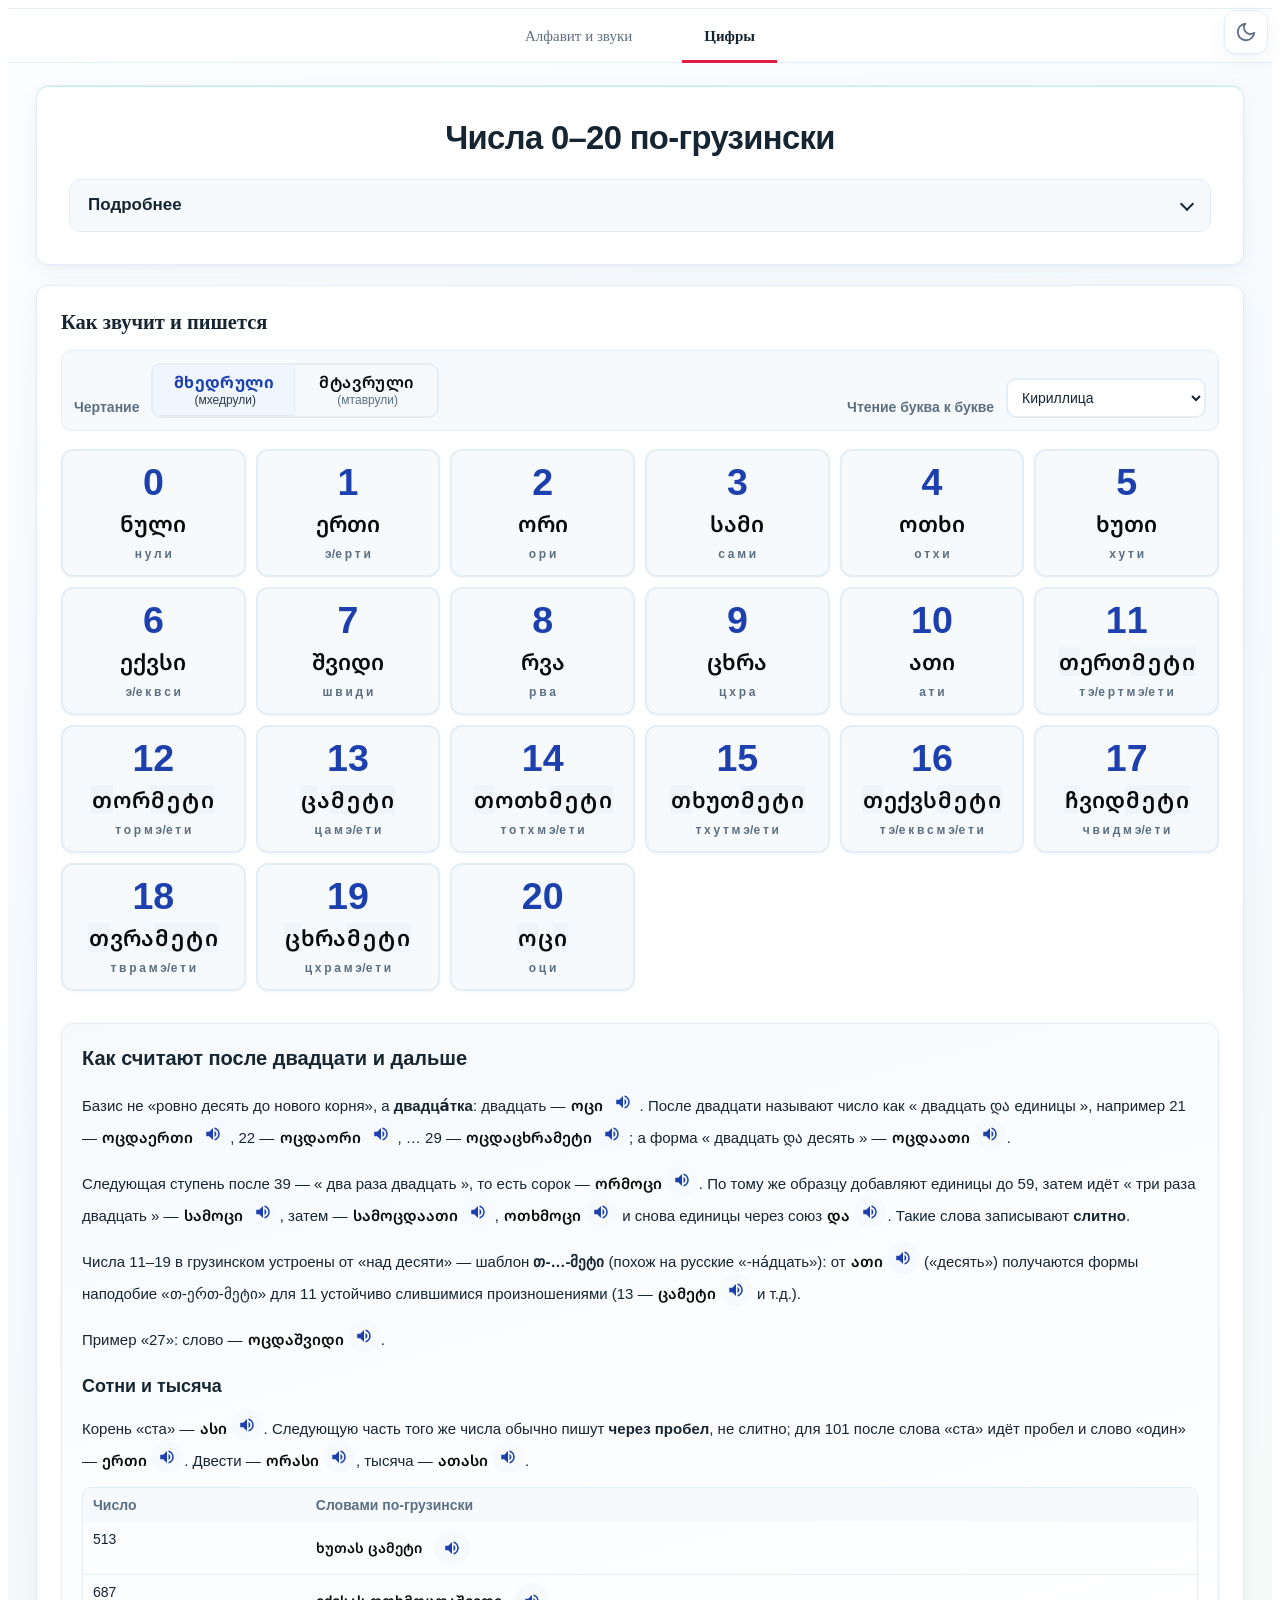
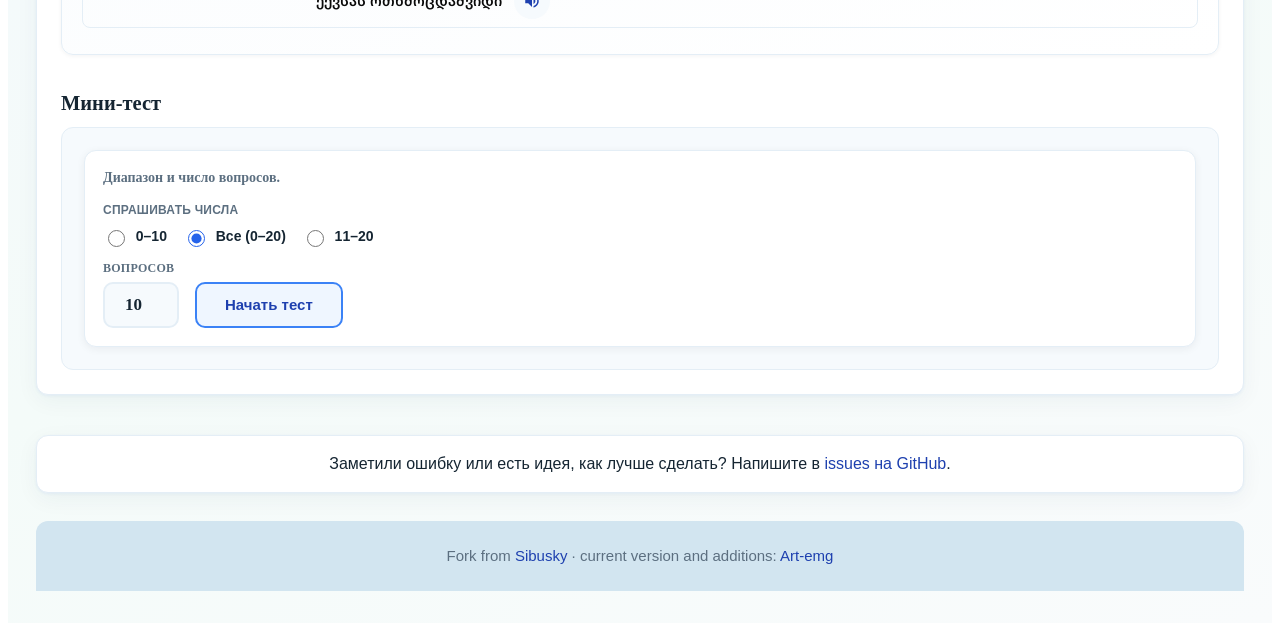
==== numbers.html @ 3c84aaa8 "Add numbers page with styles, data and JS Introduce a new interactive Numbers learning section: adds" ====
<!DOCTYPE html>
<html lang="ru">
  <head>
    <script>
      (function () {
        try {
          document.documentElement.setAttribute(
            'data-theme',
            localStorage.getItem('georgian-alphabet-theme') === 'dark'
              ? 'dark'
              : 'light'
          );
        } catch (_) {
          document.documentElement.setAttribute('data-theme', 'light');
        }
        try {
          const glyn = localStorage.getItem(
            'georgian-alphabet-glyph-style'
          );
          if (glyn === 'mtavruli' || glyn === 'mkhedruli') {
            document.documentElement.setAttribute(
              'data-georgian-glyph',
              glyn
            );
          } else {
            document.documentElement.setAttribute(
              'data-georgian-glyph',
              'mkhedruli'
            );
          }
        } catch (_) {
          document.documentElement.setAttribute(
            'data-georgian-glyph',
            'mkhedruli'
          );
        }
      })();
    </script>
    <meta charset="UTF-8" />
    <meta name="viewport" content="width=device-width, initial-scale=1.0" />
    <link rel="shortcut icon" href="./images/favicon.png" type="image/png" />
    <link rel="stylesheet" href="./styles/index.css" />
    <link rel="preconnect" href="https://fonts.googleapis.com" />
    <link rel="preconnect" href="https://fonts.gstatic.com" crossorigin />
    <link
      href="https://fonts.googleapis.com/css2?family=Noto+Sans+Georgian:wght@400;500;600&family=Noto+Serif+Georgian:wght@400;600&display=swap"
      rel="stylesheet"
    />
    <title class="title">Числа 0–20 по-грузински</title>
    <script type="text/javascript">
      (function (m, e, t, r, i, k, a) {
        m[i] =
          m[i] ||
          function () {
            (m[i].a = m[i].a || []).push(arguments);
          };
        m[i].l = 1 * new Date();
        for (var j = 0; j < document.scripts.length; j++) {
          if (document.scripts[j].src === r) {
            return;
          }
        }
        (k = e.createElement(t)),
          (a = e.getElementsByTagName(t)[0]),
          (k.async = 1),
          (k.src = r),
          a.parentNode.insertBefore(k, a);
      })(
        window,
        document,
        'script',
        'https://mc.yandex.ru/metrika/tag.js',
        'ym'
      );

      ym(92125198, 'init', {
        clickmap: true,
        trackLinks: true,
        accurateTrackBounce: true,
      });
    </script>
    <noscript
      ><div>
        <img
          src="https://mc.yandex.ru/watch/92125198"
          style="position: absolute; left: -9999px"
          alt=""
        /></div
    ></noscript>
  </head>

  <body>
    <div class="page">
      <div class="page__container">
        <main class="content">
          <header class="site-header">
            <nav class="site-nav" aria-label="Главное меню">
              <ul class="site-nav__links">
                <li><a href="./index.html" class="site-nav__link">Алфавит и звуки</a></li>
                <li>
                  <a
                    href="./numbers.html"
                    class="site-nav__link site-nav__link--current"
                    aria-current="page"
                    >Цифры</a
                  >
                </li>
              </ul>
            </nav>
          </header>

          <section class="lead">
            <div class="lead__head">
              <h1 class="lead__title">Числа 0–20 по-грузински</h1>
              <button
                type="button"
                class="theme-toggle"
                id="theme-toggle"
                aria-pressed="false"
                aria-label="Включить тёмную тему"
                title="Тёмная тема"
              >
                <span class="theme-toggle__icons" aria-hidden="true">
                  <svg
                    class="theme-toggle__icon theme-toggle__icon--moon"
                    xmlns="http://www.w3.org/2000/svg"
                    viewBox="0 0 24 24"
                    width="22"
                    height="22"
                    fill="none"
                  >
                    <path
                      d="M21 12.79A9 9 0 1 1 11.21 3 7 7 0 0 0 21 12.79z"
                      stroke="currentColor"
                      stroke-width="2"
                      stroke-linecap="round"
                      stroke-linejoin="round"
                    />
                  </svg>
                  <svg
                    class="theme-toggle__icon theme-toggle__icon--sun"
                    xmlns="http://www.w3.org/2000/svg"
                    viewBox="0 0 24 24"
                    width="22"
                    height="22"
                    fill="none"
                  >
                    <circle
                      cx="12"
                      cy="12"
                      r="4"
                      stroke="currentColor"
                      stroke-width="2"
                    />
                    <path
                      d="M12 2v2m0 16v2M4.93 4.93l1.41 1.41m11.32 11.32l1.41 1.41M2 12h2m16 0h2M6.34 17.66l-1.41 1.41M19.07 4.93l-1.41 1.41"
                      stroke="currentColor"
                      stroke-width="2"
                      stroke-linecap="round"
                      stroke-linejoin="round"
                    />
                  </svg>
                </span>
              </button>
              <script>
                try {
                  var _tb = document.getElementById('theme-toggle');
                  if (
                    _tb &&
                    localStorage.getItem('georgian-alphabet-theme') === 'dark'
                  ) {
                    _tb.setAttribute('aria-pressed', 'true');
                    _tb.setAttribute('aria-label', 'Включить светлую тему');
                    _tb.title = 'Светлая тема';
                  }
                } catch (_) {}
              </script>
            </div>
            <details class="lead__more">
              <summary class="lead__more-summary text">
                Подробнее
              </summary>
              <div class="lead__more-body">
                <p class="lead__text">
                  Счёт дальше, деньги, время:
                  <a
                    class="lead__text-link link"
                    href="https://geolang.ru/lessons/8"
                    target="_blank"
                    rel="noopener noreferrer"
                    >GeoLang — урок&nbsp;8</a
                  >
                </p>
              </div>
            </details>
          </section>

          <section class="numbers">
            <h2 class="numbers__section-title">Как звучит и пишется</h2>
            <div
              class="numbers__settings numbers__settings--dual text"
              role="group"
              aria-label="Чертание и чтение по буквам"
            >
              <div class="numbers__settings-cluster">
              <span class="numbers__settings-label" id="alphabet-glyph-label"
                >Чертание</span
              >
              <div
                id="alphabet-glyph-radiogroup"
                class="alphabet__glyph-segment"
                role="radiogroup"
                aria-labelledby="alphabet-glyph-label"
                title="მხედრული (мхедрули) — контур Noto Sans; მტავრული (мтаврули) — символы Unicode + засечки Noto Serif"
              >
                <input
                  type="radio"
                  name="alphabet-glyph-choice"
                  value="mkhedruli"
                  id="alphabet-glyph-mkhedruli"
                  class="alphabet__glyph-input"
                />
                <label
                  class="alphabet__glyph-option text"
                  for="alphabet-glyph-mkhedruli"
                  ><span class="alphabet__glyph-ge">მხედრული</span
                  ><span class="alphabet__glyph-meta"> (мхедрули)</span></label
                >
                <input
                  type="radio"
                  name="alphabet-glyph-choice"
                  value="mtavruli"
                  id="alphabet-glyph-mtavruli"
                  class="alphabet__glyph-input"
                />
                <label
                  class="alphabet__glyph-option text"
                  for="alphabet-glyph-mtavruli"
                  ><span class="alphabet__glyph-ge">მტავრული</span
                  ><span class="alphabet__glyph-meta"> (мтаврули)</span></label
                >
              </div>
              </div>
              <div class="numbers__settings-cluster">
                <span class="numbers__settings-label" id="numbers-reading-label">
                  Чтение буква к букве
                </span>
                <span class="numbers__reading-inline">
                  <label class="numbers__reading-sr-only" for="numbers-reading-mode"
                    >Чтение по буквам</label
                  >
                  <select
                    id="numbers-reading-mode"
                    class="alphabet__display-select numbers__reading-select"
                    autocomplete="off"
                    aria-labelledby="numbers-reading-label"
                    title="Кириллица и латиница по буквам"
                  >
                    <option value="classic">Кириллица</option>
                    <option value="latin_official">
                      Латиница официальная
                    </option>
                    <option value="latin_unofficial">
                      Латиница разговорная
                    </option>
                  </select>
                </span>
              </div>
            </div>

            <ul
              id="numbers-grid"
              class="numbers__grid"
              aria-label="Числа 0–20"
            ></ul>

            <section class="numbers-guide text" aria-labelledby="numbers-guide-heading">
              <h2 id="numbers-guide-heading" class="numbers-guide__title">
                Как считают после двадцати и дальше
              </h2>

              <p class="numbers-guide__p">
                Базис не «ровно десять до нового корня», а <strong>двадца́тка</strong>:
                двадцать —
                <span class="numbers__ge-inline"
                  ><span
                    class="numbers__ge-text numbers__table-ge"
                    lang="ka"
                    data-ge-word="ოცი"
                    >ოცი</span
                  ><button
                    type="button"
                    class="numbers__voice-btn"
                    data-audio-mkhed="ოცი"
                    aria-label="ოცი"
                  ></button></span
                >.
                После двадцати называют число как « двадцать და единицы », например 21 —
                <span class="numbers__ge-inline"
                  ><span
                    class="numbers__ge-text numbers__table-ge"
                    lang="ka"
                    data-ge-word="ოცდაერთი"
                    >ოცდაერთი</span
                  ><button
                    type="button"
                    class="numbers__voice-btn"
                    data-audio-mkhed="ოცდაერთი"
                    aria-label="ოცდაერთი"
                  ></button></span
                >,
                22 —
                <span class="numbers__ge-inline"
                  ><span
                    class="numbers__ge-text numbers__table-ge"
                    lang="ka"
                    data-ge-word="ოცდაორი"
                    >ოცდაორი</span
                  ><button
                    type="button"
                    class="numbers__voice-btn"
                    data-audio-mkhed="ოცდაორი"
                    aria-label="ოცდაორი"
                  ></button></span
                >,
                … 29 —
                <span class="numbers__ge-inline"
                  ><span
                    class="numbers__ge-text numbers__table-ge"
                    lang="ka"
                    data-ge-word="ოცდაცხრამეტი"
                    >ოცდაცხრამეტი</span
                  ><button
                    type="button"
                    class="numbers__voice-btn"
                    data-audio-mkhed="ოცდაცხრამეტი"
                    aria-label="ოცდაცხრამეტი"
                  ></button></span
                >; а форма « двадцать და десять » —
                <span class="numbers__ge-inline"
                  ><span
                    class="numbers__ge-text numbers__table-ge"
                    lang="ka"
                    data-ge-word="ოცდაათი"
                    >ოცდაათი</span
                  ><button
                    type="button"
                    class="numbers__voice-btn"
                    data-audio-mkhed="ოცდაათი"
                    aria-label="ოცდაათი"
                  ></button></span
                >.
              </p>

              <p class="numbers-guide__p">
                Следующая ступень после 39&nbsp;— « два раза двадцать », то есть сорок —
                <span class="numbers__ge-inline"
                  ><span
                    class="numbers__ge-text numbers__table-ge"
                    lang="ka"
                    data-ge-word="ორმოცი"
                    >ორმოცი</span
                  ><button
                    type="button"
                    class="numbers__voice-btn"
                    data-audio-mkhed="ორმოცი"
                    aria-label="ორმოცი"
                  ></button></span
                >.
                По тому же образцу добавляют единицы до 59, затем идёт « три раза двадцать »&nbsp;—
                <span class="numbers__ge-inline"
                  ><span
                    class="numbers__ge-text numbers__table-ge"
                    lang="ka"
                    data-ge-word="სამოცი"
                    >სამოცი</span
                  ><button
                    type="button"
                    class="numbers__voice-btn"
                    data-audio-mkhed="სამოცი"
                    aria-label="სამოცი"
                  ></button></span
                >, затем&nbsp;—
                <span class="numbers__ge-inline"
                  ><span
                    class="numbers__ge-text numbers__table-ge"
                    lang="ka"
                    data-ge-word="სამოცდაათი"
                    >სამოცდაათი</span
                  ><button
                    type="button"
                    class="numbers__voice-btn"
                    data-audio-mkhed="სამოცდაათი"
                    aria-label="სამოცდაათი"
                  ></button></span
                >,
                <span class="numbers__ge-inline"
                  ><span
                    class="numbers__ge-text numbers__table-ge"
                    lang="ka"
                    data-ge-word="ოთხმოცი"
                    >ოთხმოცი</span
                  ><button
                    type="button"
                    class="numbers__voice-btn"
                    data-audio-mkhed="ოთხმოცი"
                    aria-label="ოთხმოცი"
                  ></button></span
                >
                и снова единицы через союз
                <span class="numbers__ge-inline"
                  ><span
                    class="numbers__ge-text numbers__table-ge"
                    lang="ka"
                    data-ge-word="და"
                    >და</span
                  ><button
                    type="button"
                    class="numbers__voice-btn"
                    data-audio-mkhed="და"
                    aria-label="და"
                  ></button></span
                >.
                Такие слова записывают <strong>слитно</strong>.
              </p>

              <p class="numbers-guide__p">
                Числа 11–19 в грузинском устроены от «над десяти» — шаблон
                <strong>თ‑…‑მეტი</strong> (похож на русские «‑на́дцать»): от
                <span class="numbers__ge-inline"
                  ><span
                    class="numbers__ge-text numbers__table-ge"
                    lang="ka"
                    data-ge-word="ათი"
                    >ათი</span
                  ><button
                    type="button"
                    class="numbers__voice-btn"
                    data-audio-mkhed="ათი"
                    aria-label="ათი"
                  ></button></span>
                («десять») получаются формы наподобие «თ‑ერთ‑მეტი» для 11 устойчиво
                слившимися произношениями (13 —
                <span class="numbers__ge-inline"
                  ><span
                    class="numbers__ge-text numbers__table-ge"
                    lang="ka"
                    data-ge-word="ცამეტი"
                    >ცამეტი</span
                  ><button
                    type="button"
                    class="numbers__voice-btn"
                    data-audio-mkhed="ცამეტი"
                    aria-label="ცამეტი"
                  ></button></span
                >
                и т.д.).
              </p>

              <p class="numbers-guide__p">
                Пример «27»: слово —
                <span class="numbers__ge-inline"
                  ><span
                    class="numbers__ge-text numbers__table-ge"
                    lang="ka"
                    data-ge-word="ოცდაშვიდი"
                    >ოცდაშვიდი</span
                  ><button
                    type="button"
                    class="numbers__voice-btn"
                    data-audio-mkhed="ოცდაშვიდი"
                    aria-label="ოცდაშვიდი"
                  ></button></span
                >.
              </p>

              <h3 class="numbers-guide__subtitle">Сотни и тысяча</h3>
              <p class="numbers-guide__p">
                Корень «ста» —
                <span class="numbers__ge-inline"
                  ><span
                    class="numbers__ge-text numbers__table-ge"
                    lang="ka"
                    data-ge-word="ასი"
                    >ასი</span
                  ><button
                    type="button"
                    class="numbers__voice-btn"
                    data-audio-mkhed="ასი"
                    aria-label="ასი"
                  ></button></span
                >.
                Следующую часть того же числа обычно пишут <strong>через пробел</strong>, не слитно;
                для 101 после слова «ста» идёт пробел и слово «один» —
                <span class="numbers__ge-inline"
                  ><span
                    class="numbers__ge-text numbers__table-ge"
                    lang="ka"
                    data-ge-word="ერთი"
                    >ერთი</span
                  ><button
                    type="button"
                    class="numbers__voice-btn"
                    data-audio-mkhed="ერთი"
                    aria-label="ერთი"
                  ></button></span
                >.
                Двести —
                <span class="numbers__ge-inline"
                  ><span
                    class="numbers__ge-text numbers__table-ge"
                    lang="ka"
                    data-ge-word="ორასი"
                    >ორასი</span
                  ><button
                    type="button"
                    class="numbers__voice-btn"
                    data-audio-mkhed="ორასი"
                    aria-label="ორასი"
                  ></button></span
                >,
                тысяча —
                <span class="numbers__ge-inline"
                  ><span
                    class="numbers__ge-text numbers__table-ge"
                    lang="ka"
                    data-ge-word="ათასი"
                    >ათასი</span
                  ><button
                    type="button"
                    class="numbers__voice-btn"
                    data-audio-mkhed="ათასი"
                    aria-label="ათასი"
                  ></button></span
                >.
              </p>

              <div class="numbers__table-wrap numbers-guide__table-wrap">
                <table class="numbers__table">
                  <thead>
                    <tr>
                      <th>Число</th>
                      <th>Словами по-грузински</th>
                    </tr>
                  </thead>
                  <tbody>
                    <tr>
                      <td>513</td>
                      <td>
                        <span class="numbers__ge-cell-row">
                          <span
                            class="numbers__ge-text numbers__table-ge"
                            lang="ka"
                            data-ge-word="ხუთას ცამეტი"
                            >ხუთას ცამეტი</span
                          >
                          <button
                            type="button"
                            class="numbers__voice-btn numbers__voice-btn--table"
                            data-audio-mkhed="ხუთას ცამეტი"
                            aria-label="ხუთას ცამეტი"
                          ></button>
                        </span>
                      </td>
                    </tr>
                    <tr>
                      <td>687</td>
                      <td>
                        <span class="numbers__ge-cell-row">
                          <span
                            class="numbers__ge-text numbers__table-ge"
                            lang="ka"
                            data-ge-word="ექვსას ოთხმოცდაშვიდი"
                            >ექვსას ოთხმოცდაშვიდი</span
                          >
                          <button
                            type="button"
                            class="numbers__voice-btn numbers__voice-btn--table"
                            data-audio-mkhed="ექვსას ოთხმოცდაშვიდი"
                            aria-label="ექვსას ოთხმოცდაშვიდი"
                          ></button>
                        </span>
                      </td>
                    </tr>
                  </tbody>
                </table>
              </div>
            </section>

            <h2 class="numbers__section-title numbers__section-title--quiz">
              Мини-тест
            </h2>
            <section
              id="numbers-quiz-root"
              class="numbers-quiz"
              aria-label="Мини-тест"
            >
              <div id="numbers-quiz-setup" class="numbers-quiz__setup">
                <div class="numbers-quiz__setup-card">
                  <p class="numbers-quiz__setup-head">
                    Диапазон и число вопросов.
                  </p>
                  <div
                    class="numbers-quiz__range-options text"
                    role="radiogroup"
                    aria-labelledby="numbers-quiz-range-label"
                  >
                    <span
                      id="numbers-quiz-range-label"
                      class="numbers-quiz__range-label"
                      >Спрашивать числа</span
                    >
                    <span class="numbers-quiz__range-list">
                      <label class="numbers-quiz__range-choice">
                        <input
                          type="radio"
                          name="numbers-quiz-range"
                          value="range0to10"
                          class="numbers-quiz__range-input"
                        /><span>0–10</span>
                      </label>
                      <label class="numbers-quiz__range-choice">
                        <input
                          type="radio"
                          name="numbers-quiz-range"
                          value="all"
                          class="numbers-quiz__range-input"
                          checked
                        /><span>Все (0–20)</span>
                      </label>
                      <label class="numbers-quiz__range-choice">
                        <input
                          type="radio"
                          name="numbers-quiz-range"
                          value="elevenTwenty"
                          class="numbers-quiz__range-input"
                        /><span>11–20</span>
                      </label>
                    </span>
                  </div>
                  <div class="numbers-quiz__setup-row">
                    <div class="numbers-quiz__field numbers-quiz__field--count">
                      <label for="numbers-quiz-count">Вопросов</label>
                      <input
                        id="numbers-quiz-count"
                        type="number"
                        min="1"
                        max="21"
                        value="10"
                        inputmode="numeric"
                      />
                    </div>
                    <button
                      type="button"
                      id="numbers-quiz-start"
                      class="numbers-quiz__start-btn button"
                    >
                      Начать тест
                    </button>
                  </div>
                </div>
              </div>
              <div id="numbers-quiz-play" class="numbers-quiz__play-area" hidden>
                <p
                  id="numbers-quiz-progress"
                  class="numbers-quiz__progress"
                ></p>
                <div class="numbers-quiz__prompt">
                  <span
                    id="numbers-quiz-digit"
                    class="numbers-quiz__prompt-digit"
                    role="status"
                    aria-live="polite"
                  ></span>
                </div>
                <div
                  id="numbers-quiz-choices"
                  class="numbers-quiz__choices"
                  role="group"
                  aria-label="Варианты слова"
                ></div>
              </div>
              <div id="numbers-quiz-done" class="numbers-quiz__done" hidden>
                <p class="numbers-quiz__done-stats" id="numbers-quiz-stats"></p>
                <p class="numbers-quiz__done-message" id="numbers-quiz-done-text"></p>
                <button
                  type="button"
                  class="button"
                  id="numbers-quiz-replay"
                >
                  К настройкам
                </button>
              </div>
            </section>
          </section>

          <section class="feedback">
            <p class="feedback__text text">
              Заметили ошибку или есть идея, как лучше сделать? Напишите в
              <a
                class="link"
                href="https://github.com/Art-emg/georgian-alphabet/issues"
                target="_blank"
                rel="noopener noreferrer"
                >issues на GitHub</a
              >.
            </p>
          </section>
        </main>

        <footer class="footer">
          <p class="footer__copyright text">
            Fork from
            <a
              class="link"
              href="https://github.com/Sibusky/georgian-alphabet"
              target="_blank"
              rel="noopener noreferrer"
              >Sibusky</a
            >
            · current version and additions:
            <a
              class="link"
              href="https://github.com/Art-emg/georgian-alphabet"
              target="_blank"
              rel="noopener noreferrer"
              >Art-emg</a
            >
          </p>
        </footer>
      </div>
    </div>
    <script src="./geolangAlphabetData.js"></script>
    <script src="./georgianNumbersData.js"></script>
    <script src="./numbers-page.js"></script>
  </body>
</html>
---- styles/index.css ----
@import url(./normalize.css);
@import url(../blocks/page/page.css);
@import url(../blocks/page/__theme-toggle/theme-toggle.css);
@import url(../blocks/page/__container/page__container.css);
@import url(../blocks/site-nav/site-nav.css);
@import url(../blocks/link/link.css);
@import url(../blocks/text/text.css);
@import url(../blocks/lead/lead.css);
@import url(../blocks/lead/__title/lead__title.css);
@import url(../blocks/lead/__more/lead__more.css);
@import url(../blocks/lead/__text/lead__text.css);
@import url(../blocks/lead/__text-link/lead__text-link.css);
@import url(../blocks/alphabet/alphabet.css);
@import url(../blocks/alphabet/__characters/alphabet__characters.css);
@import url(../blocks/alphabet/__filters/alphabet__filters.css);
@import url(../blocks/alphabet/__characters/_color/alphabet__characters_color_red.css);
@import url(../blocks/alphabet/__card/alphabet__card.css);
@import url(../blocks/alphabet/__buttons/alphabet__buttons.css);
@import url(../blocks/alphabet/__button/alphabet__button.css);
@import url(../blocks/alphabet/__tooltip/alphabet__tooltip.css);
@import url(../blocks/alphabet/__legend/alphabet__legend.css);
@import url(../blocks/options/options.css);
@import url(../blocks/options/__fieldset-legend/options__fieldset-legend.css);
@import url(../blocks/options/__fieldset/options__fieldset.css);
@import url(../blocks/options/__fieldset-buttons-and-text/options__fieldset-buttons-and-text.css);
@import url(../blocks/options/__fieldset-buttons/options__fieldset-buttons.css);
@import url(../blocks/options/__fieldset-buttons-title/options__fieldset-buttons-title.css);
@import url(../blocks/options/__fieldset-button/options__fieldset-button.css);
@import url(../blocks/options/__fieldset-checkbox/options__fieldset-checkbox.css);
@import url(../blocks/options/__fieldset-checkbox-label/options__fieldset-checkbox-label.css);
@import url(../blocks/options/__fieldset-checkbox-button/options__fieldset-checkbox-button.css);
@import url(../blocks/selection-strip/selection-strip.css);
@import url(../blocks/letter-quiz/letter-quiz.css);
@import url(../blocks/button/button.css);
@import url(../blocks/transliteration/transliteration.css);
@import url(../blocks/transliteration/__form/transliteration__form.css);
@import url(../blocks/transliteration/__text/transliteration__text.css);
@import url(../blocks/transliteration/__textarea-wrap/transliteration__textarea-wrap.css);
@import url(../blocks/transliteration/__caption/transliteration__caption.css);
@import url(../blocks/transliteration/__button/transliteration__button.css);
@import url(../blocks/transliteration/__textarea/transliteration__textarea.css);
@import url(../blocks/transliteration/__output/transliteration__output.css);
@import url(../blocks/transliteration/__buttons-options/transliteration__buttons-options.css);
@import url(../blocks/transliteration/__textarea/_color/transliteration__textarea_color_red.css);
@import url(../blocks/transliteration/__textarea/_border/transliteration__textarea_border_red.css);
@import url(../blocks/transliteration/__button-text-size/transliteration__button-text-size.css);
@import url(../blocks/numbers/numbers-page.css);
@import url(../blocks/feedback/feedback.css);
@import url(../blocks/footer/footer.css);
@import url(../blocks/footer/__copyright/footer__copyright.css);
@import url(../blocks/tooltip/tooltip.css);
@import url(../blocks/tooltip/_opened/tooltip_opened.css);
@import url(../blocks/tooltip/__container/tooltip__container.css);
@import url(../blocks/tooltip/__text/tooltip__text.css);
@import url(../blocks/tooltip/__close-btn/tooltip__close-btn.css);
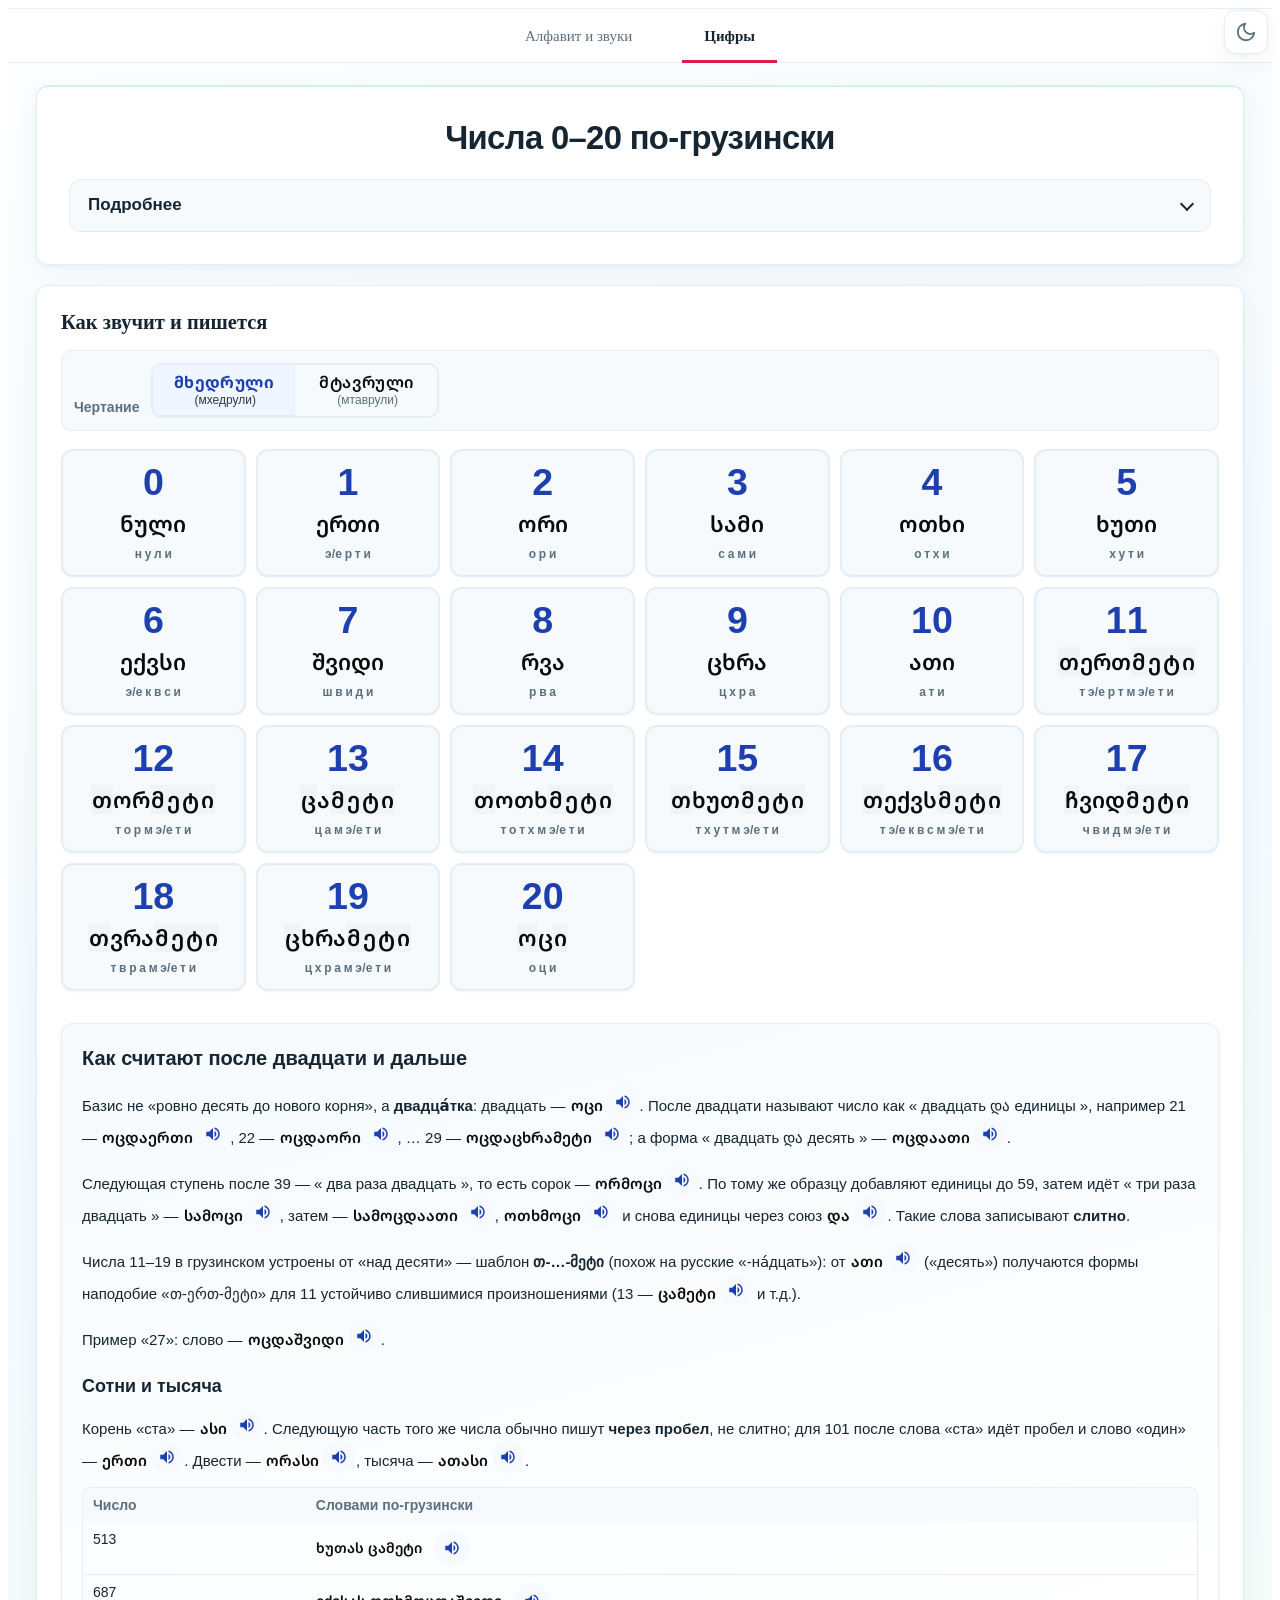
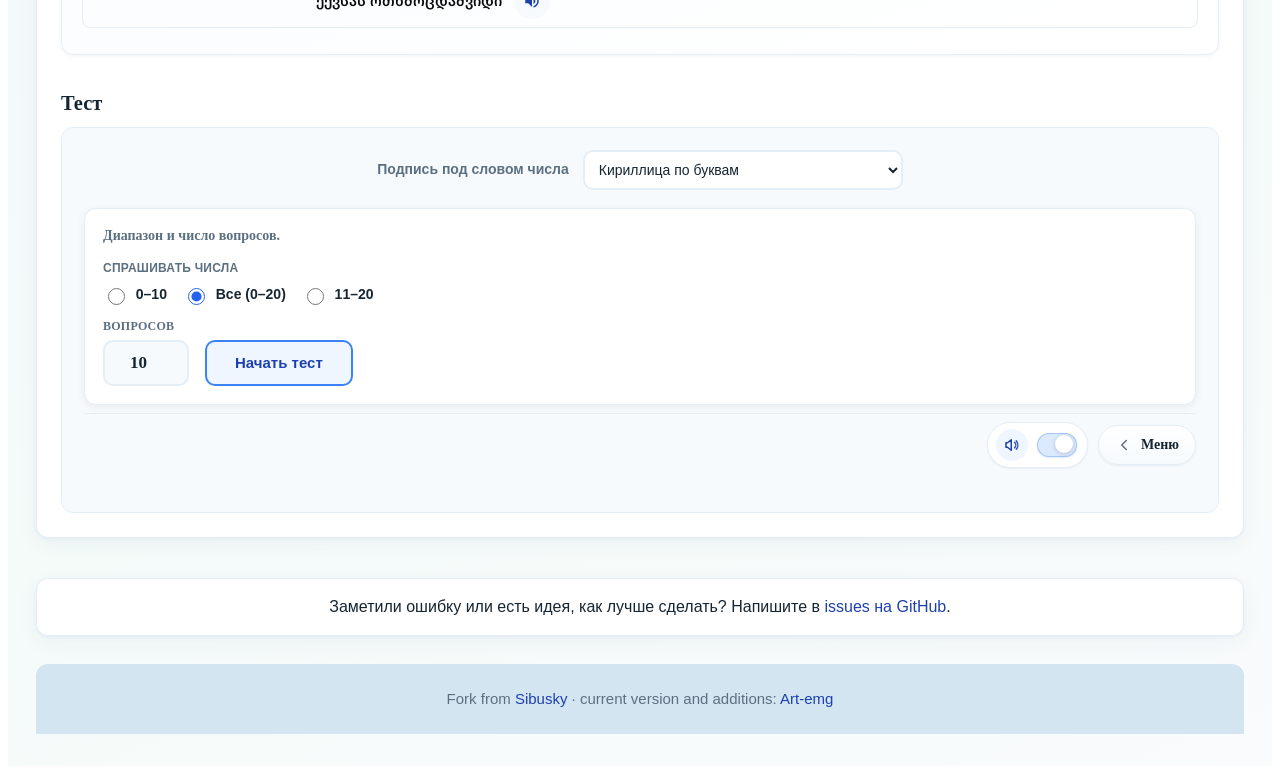
==== commit aabd593c: "Add shared quiz UI & quiz enhancements Introduce a shared quiz UI stylesheet (quiz-voice-switch, qui" ====
--- a/numbers.html
+++ b/numbers.html
@@ -198,9 +198,9 @@
           <section class="numbers">
             <h2 class="numbers__section-title">Как звучит и пишется</h2>
             <div
-              class="numbers__settings numbers__settings--dual text"
+              class="numbers__settings text"
               role="group"
-              aria-label="Чертание и чтение по буквам"
+              aria-label="Чертание букв"
             >
               <div class="numbers__settings-cluster">
               <span class="numbers__settings-label" id="alphabet-glyph-label"
@@ -240,31 +240,6 @@
                   ><span class="alphabet__glyph-meta"> (мтаврули)</span></label
                 >
               </div>
-              </div>
-              <div class="numbers__settings-cluster">
-                <span class="numbers__settings-label" id="numbers-reading-label">
-                  Чтение буква к букве
-                </span>
-                <span class="numbers__reading-inline">
-                  <label class="numbers__reading-sr-only" for="numbers-reading-mode"
-                    >Чтение по буквам</label
-                  >
-                  <select
-                    id="numbers-reading-mode"
-                    class="alphabet__display-select numbers__reading-select"
-                    autocomplete="off"
-                    aria-labelledby="numbers-reading-label"
-                    title="Кириллица и латиница по буквам"
-                  >
-                    <option value="classic">Кириллица</option>
-                    <option value="latin_official">
-                      Латиница официальная
-                    </option>
-                    <option value="latin_unofficial">
-                      Латиница разговорная
-                    </option>
-                  </select>
-                </span>
               </div>
             </div>
 
@@ -588,13 +563,38 @@
             </section>
 
             <h2 class="numbers__section-title numbers__section-title--quiz">
-              Мини-тест
+              Тест
             </h2>
             <section
               id="numbers-quiz-root"
               class="numbers-quiz"
-              aria-label="Мини-тест"
+              aria-label="Тест по числам"
             >
+              <div class="numbers-quiz__hint-bar text">
+                <label
+                  class="numbers-quiz__hint-bar-label"
+                  id="numbers-reading-caption-label"
+                  for="numbers-reading-mode"
+                  >Подпись под словом числа</label
+                >
+                <select
+                  id="numbers-reading-mode"
+                  class="alphabet__display-select numbers__reading-select numbers-quiz__hint-select"
+                  autocomplete="off"
+                  aria-labelledby="numbers-reading-caption-label"
+                >
+                  <option value="hide">
+                    Нет подписи (только грузинские буквы)
+                  </option>
+                  <option value="classic">Кириллица по буквам</option>
+                  <option value="latin_official">
+                    Латиница официальная
+                  </option>
+                  <option value="latin_unofficial">
+                    Латиница разговорная
+                  </option>
+                </select>
+              </div>
               <div id="numbers-quiz-setup" class="numbers-quiz__setup">
                 <div class="numbers-quiz__setup-card">
                   <p class="numbers-quiz__setup-head">
@@ -645,9 +645,10 @@
                         id="numbers-quiz-count"
                         type="number"
                         min="1"
-                        max="21"
+                        max="500"
                         value="10"
                         inputmode="numeric"
+                        title="Не больше чем нужно одинакового показа по числам при большом счёте: порядок случайный, частоты почти равные"
                       />
                     </div>
                     <button
@@ -660,11 +661,72 @@
                   </div>
                 </div>
               </div>
-              <div id="numbers-quiz-play" class="numbers-quiz__play-area" hidden>
+              <div id="numbers-quiz-session-toolbar" class="numbers-quiz__session-toolbar numbers-quiz__play-toolbar" hidden>
                 <p
                   id="numbers-quiz-progress"
                   class="numbers-quiz__progress"
                 ></p>
+                <div class="quiz-toolbar-actions">
+                  <button
+                    type="button"
+                    role="switch"
+                    id="numbers-quiz-voice-switch"
+                    class="quiz-voice-switch"
+                    aria-checked="true"
+                    aria-label="Озвучка выбранного ответа"
+                    title="Включить или выключить озвучку при нажатии на ответ"
+                  >
+                    <span class="quiz-voice-switch__icon-wrap" aria-hidden="true">
+                      <svg
+                        class="quiz-voice-switch__icon"
+                        xmlns="http://www.w3.org/2000/svg"
+                        viewBox="0 0 24 24"
+                        fill="none"
+                        stroke="currentColor"
+                        stroke-width="2"
+                        stroke-linecap="round"
+                        stroke-linejoin="round"
+                      >
+                        <path d="M11 5 6 9H4v6h2l5 4V5z" />
+                        <path
+                          class="quiz-voice-switch__wv"
+                          d="M15.54 8.46a5 5 0 0 1 0 7.07"
+                        />
+                        <path
+                          class="quiz-voice-switch__wv"
+                          d="M17.72 6.28a9 9 0 0 1 0 11.44"
+                        />
+                        <path class="quiz-voice-switch__slash" d="M5 21L21 5" />
+                      </svg>
+                    </span>
+                    <span class="quiz-voice-switch__track" aria-hidden="true"
+                      ><span class="quiz-voice-switch__thumb"></span
+                    ></span>
+                  </button>
+                  <button
+                    type="button"
+                    id="numbers-quiz-back-menu"
+                    class="quiz-menu-btn"
+                    title="Закрыть тест и открыть параметры"
+                  >
+                    <svg
+                      class="quiz-menu-btn__icon"
+                      xmlns="http://www.w3.org/2000/svg"
+                      viewBox="0 0 24 24"
+                      fill="none"
+                      stroke="currentColor"
+                      stroke-width="2"
+                      stroke-linecap="round"
+                      stroke-linejoin="round"
+                      aria-hidden="true"
+                    >
+                      <path d="m15 18-6-6 6-6" />
+                    </svg>
+                    Меню
+                  </button>
+                </div>
+              </div>
+              <div id="numbers-quiz-play" class="numbers-quiz__play-area" hidden>
                 <div class="numbers-quiz__prompt">
                   <span
                     id="numbers-quiz-digit"
@@ -683,13 +745,6 @@
               <div id="numbers-quiz-done" class="numbers-quiz__done" hidden>
                 <p class="numbers-quiz__done-stats" id="numbers-quiz-stats"></p>
                 <p class="numbers-quiz__done-message" id="numbers-quiz-done-text"></p>
-                <button
-                  type="button"
-                  class="button"
-                  id="numbers-quiz-replay"
-                >
-                  К настройкам
-                </button>
               </div>
             </section>
           </section>
--- a/styles/index.css
+++ b/styles/index.css
@@ -31,6 +31,7 @@
 @import url(../blocks/options/__fieldset-checkbox-button/options__fieldset-checkbox-button.css);
 @import url(../blocks/selection-strip/selection-strip.css);
 @import url(../blocks/letter-quiz/letter-quiz.css);
+@import url(../blocks/quiz-ui/quiz-ui.css);
 @import url(../blocks/button/button.css);
 @import url(../blocks/transliteration/transliteration.css);
 @import url(../blocks/transliteration/__form/transliteration__form.css);
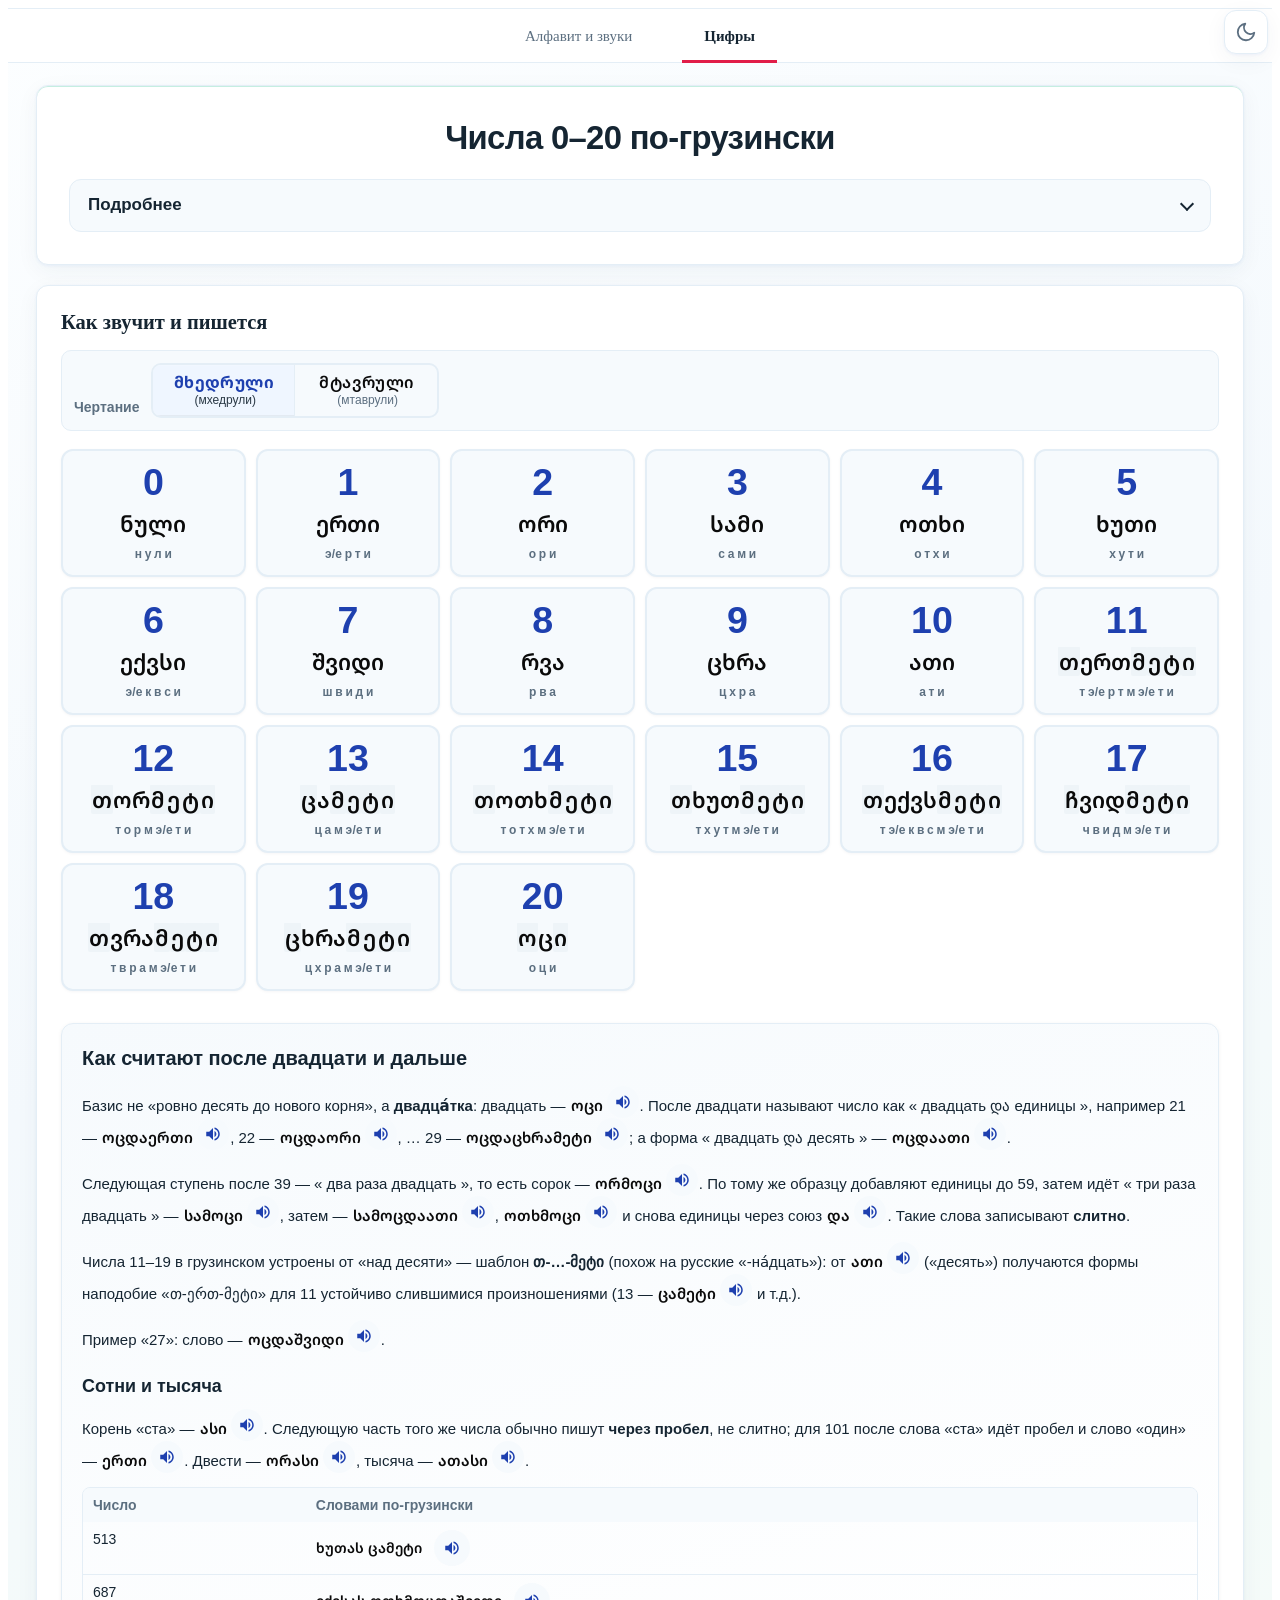
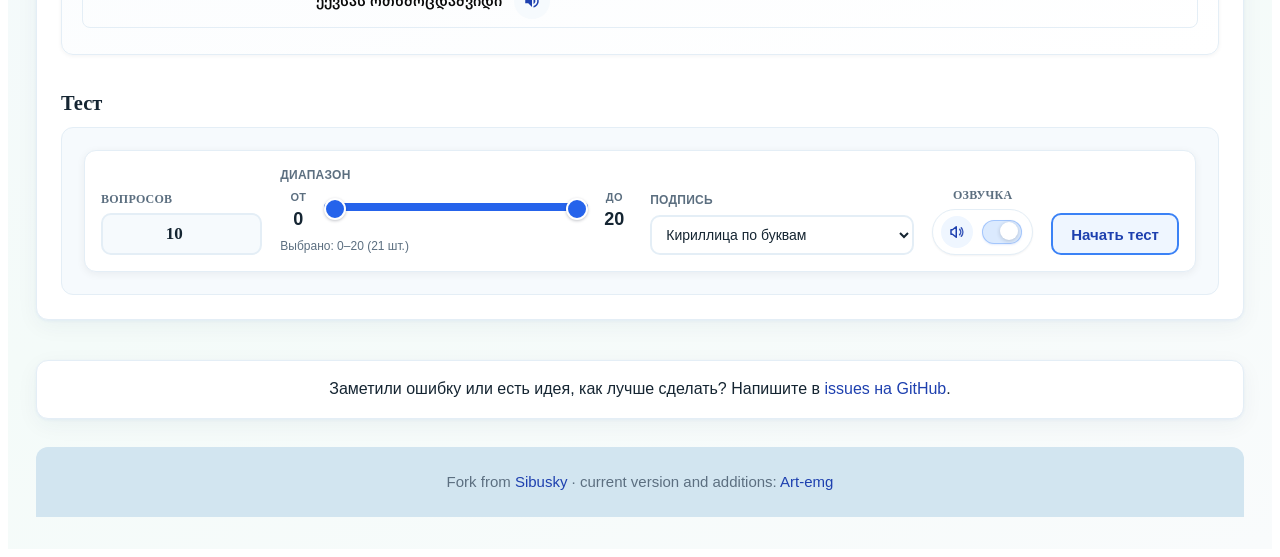
==== commit f1337b92: "Revamp numbers quiz UI and styles Large refactor of the Numbers learning page: complete rewrite and " ====
--- a/numbers.html
+++ b/numbers.html
@@ -1,792 +1,826 @@
-<!DOCTYPE html>
-<html lang="ru">
-  <head>
-    <script>
-      (function () {
-        try {
-          document.documentElement.setAttribute(
-            'data-theme',
-            localStorage.getItem('georgian-alphabet-theme') === 'dark'
-              ? 'dark'
-              : 'light'
-          );
-        } catch (_) {
-          document.documentElement.setAttribute('data-theme', 'light');
-        }
-        try {
-          const glyn = localStorage.getItem(
-            'georgian-alphabet-glyph-style'
-          );
-          if (glyn === 'mtavruli' || glyn === 'mkhedruli') {
-            document.documentElement.setAttribute(
-              'data-georgian-glyph',
-              glyn
-            );
-          } else {
-            document.documentElement.setAttribute(
-              'data-georgian-glyph',
-              'mkhedruli'
-            );
-          }
-        } catch (_) {
-          document.documentElement.setAttribute(
-            'data-georgian-glyph',
-            'mkhedruli'
-          );
-        }
-      })();
-    </script>
-    <meta charset="UTF-8" />
-    <meta name="viewport" content="width=device-width, initial-scale=1.0" />
-    <link rel="shortcut icon" href="./images/favicon.png" type="image/png" />
-    <link rel="stylesheet" href="./styles/index.css" />
-    <link rel="preconnect" href="https://fonts.googleapis.com" />
-    <link rel="preconnect" href="https://fonts.gstatic.com" crossorigin />
-    <link
-      href="https://fonts.googleapis.com/css2?family=Noto+Sans+Georgian:wght@400;500;600&family=Noto+Serif+Georgian:wght@400;600&display=swap"
-      rel="stylesheet"
-    />
-    <title class="title">Числа 0–20 по-грузински</title>
-    <script type="text/javascript">
-      (function (m, e, t, r, i, k, a) {
-        m[i] =
-          m[i] ||
-          function () {
-            (m[i].a = m[i].a || []).push(arguments);
-          };
-        m[i].l = 1 * new Date();
-        for (var j = 0; j < document.scripts.length; j++) {
-          if (document.scripts[j].src === r) {
-            return;
-          }
-        }
-        (k = e.createElement(t)),
-          (a = e.getElementsByTagName(t)[0]),
-          (k.async = 1),
-          (k.src = r),
-          a.parentNode.insertBefore(k, a);
-      })(
-        window,
-        document,
-        'script',
-        'https://mc.yandex.ru/metrika/tag.js',
-        'ym'
-      );
-
-      ym(92125198, 'init', {
-        clickmap: true,
-        trackLinks: true,
-        accurateTrackBounce: true,
-      });
-    </script>
-    <noscript
-      ><div>
-        <img
-          src="https://mc.yandex.ru/watch/92125198"
-          style="position: absolute; left: -9999px"
-          alt=""
-        /></div
-    ></noscript>
-  </head>
-
-  <body>
-    <div class="page">
-      <div class="page__container">
-        <main class="content">
-          <header class="site-header">
-            <nav class="site-nav" aria-label="Главное меню">
-              <ul class="site-nav__links">
-                <li><a href="./index.html" class="site-nav__link">Алфавит и звуки</a></li>
-                <li>
-                  <a
-                    href="./numbers.html"
-                    class="site-nav__link site-nav__link--current"
-                    aria-current="page"
-                    >Цифры</a
-                  >
-                </li>
-              </ul>
-            </nav>
-          </header>
-
-          <section class="lead">
-            <div class="lead__head">
-              <h1 class="lead__title">Числа 0–20 по-грузински</h1>
-              <button
-                type="button"
-                class="theme-toggle"
-                id="theme-toggle"
-                aria-pressed="false"
-                aria-label="Включить тёмную тему"
-                title="Тёмная тема"
-              >
-                <span class="theme-toggle__icons" aria-hidden="true">
-                  <svg
-                    class="theme-toggle__icon theme-toggle__icon--moon"
-                    xmlns="http://www.w3.org/2000/svg"
-                    viewBox="0 0 24 24"
-                    width="22"
-                    height="22"
-                    fill="none"
-                  >
-                    <path
-                      d="M21 12.79A9 9 0 1 1 11.21 3 7 7 0 0 0 21 12.79z"
-                      stroke="currentColor"
-                      stroke-width="2"
-                      stroke-linecap="round"
-                      stroke-linejoin="round"
-                    />
-                  </svg>
-                  <svg
-                    class="theme-toggle__icon theme-toggle__icon--sun"
-                    xmlns="http://www.w3.org/2000/svg"
-                    viewBox="0 0 24 24"
-                    width="22"
-                    height="22"
-                    fill="none"
-                  >
-                    <circle
-                      cx="12"
-                      cy="12"
-                      r="4"
-                      stroke="currentColor"
-                      stroke-width="2"
-                    />
-                    <path
-                      d="M12 2v2m0 16v2M4.93 4.93l1.41 1.41m11.32 11.32l1.41 1.41M2 12h2m16 0h2M6.34 17.66l-1.41 1.41M19.07 4.93l-1.41 1.41"
-                      stroke="currentColor"
-                      stroke-width="2"
-                      stroke-linecap="round"
-                      stroke-linejoin="round"
-                    />
-                  </svg>
-                </span>
-              </button>
-              <script>
-                try {
-                  var _tb = document.getElementById('theme-toggle');
-                  if (
-                    _tb &&
-                    localStorage.getItem('georgian-alphabet-theme') === 'dark'
-                  ) {
-                    _tb.setAttribute('aria-pressed', 'true');
-                    _tb.setAttribute('aria-label', 'Включить светлую тему');
-                    _tb.title = 'Светлая тема';
-                  }
-                } catch (_) {}
-              </script>
-            </div>
-            <details class="lead__more">
-              <summary class="lead__more-summary text">
-                Подробнее
-              </summary>
-              <div class="lead__more-body">
-                <p class="lead__text">
-                  Счёт дальше, деньги, время:
-                  <a
-                    class="lead__text-link link"
-                    href="https://geolang.ru/lessons/8"
-                    target="_blank"
-                    rel="noopener noreferrer"
-                    >GeoLang — урок&nbsp;8</a
-                  >
-                </p>
-              </div>
-            </details>
-          </section>
-
-          <section class="numbers">
-            <h2 class="numbers__section-title">Как звучит и пишется</h2>
-            <div
-              class="numbers__settings text"
-              role="group"
-              aria-label="Чертание букв"
-            >
-              <div class="numbers__settings-cluster">
-              <span class="numbers__settings-label" id="alphabet-glyph-label"
-                >Чертание</span
-              >
-              <div
-                id="alphabet-glyph-radiogroup"
-                class="alphabet__glyph-segment"
-                role="radiogroup"
-                aria-labelledby="alphabet-glyph-label"
-                title="მხედრული (мхедрули) — контур Noto Sans; მტავრული (мтаврули) — символы Unicode + засечки Noto Serif"
-              >
-                <input
-                  type="radio"
-                  name="alphabet-glyph-choice"
-                  value="mkhedruli"
-                  id="alphabet-glyph-mkhedruli"
-                  class="alphabet__glyph-input"
-                />
-                <label
-                  class="alphabet__glyph-option text"
-                  for="alphabet-glyph-mkhedruli"
-                  ><span class="alphabet__glyph-ge">მხედრული</span
-                  ><span class="alphabet__glyph-meta"> (мхедрули)</span></label
-                >
-                <input
-                  type="radio"
-                  name="alphabet-glyph-choice"
-                  value="mtavruli"
-                  id="alphabet-glyph-mtavruli"
-                  class="alphabet__glyph-input"
-                />
-                <label
-                  class="alphabet__glyph-option text"
-                  for="alphabet-glyph-mtavruli"
-                  ><span class="alphabet__glyph-ge">მტავრული</span
-                  ><span class="alphabet__glyph-meta"> (мтаврули)</span></label
-                >
-              </div>
-              </div>
-            </div>
-
-            <ul
-              id="numbers-grid"
-              class="numbers__grid"
-              aria-label="Числа 0–20"
-            ></ul>
-
-            <section class="numbers-guide text" aria-labelledby="numbers-guide-heading">
-              <h2 id="numbers-guide-heading" class="numbers-guide__title">
-                Как считают после двадцати и дальше
-              </h2>
-
-              <p class="numbers-guide__p">
-                Базис не «ровно десять до нового корня», а <strong>двадца́тка</strong>:
-                двадцать —
-                <span class="numbers__ge-inline"
-                  ><span
-                    class="numbers__ge-text numbers__table-ge"
-                    lang="ka"
-                    data-ge-word="ოცი"
-                    >ოცი</span
-                  ><button
-                    type="button"
-                    class="numbers__voice-btn"
-                    data-audio-mkhed="ოცი"
-                    aria-label="ოცი"
-                  ></button></span
-                >.
-                После двадцати называют число как « двадцать და единицы », например 21 —
-                <span class="numbers__ge-inline"
-                  ><span
-                    class="numbers__ge-text numbers__table-ge"
-                    lang="ka"
-                    data-ge-word="ოცდაერთი"
-                    >ოცდაერთი</span
-                  ><button
-                    type="button"
-                    class="numbers__voice-btn"
-                    data-audio-mkhed="ოცდაერთი"
-                    aria-label="ოცდაერთი"
-                  ></button></span
-                >,
-                22 —
-                <span class="numbers__ge-inline"
-                  ><span
-                    class="numbers__ge-text numbers__table-ge"
-                    lang="ka"
-                    data-ge-word="ოცდაორი"
-                    >ოცდაორი</span
-                  ><button
-                    type="button"
-                    class="numbers__voice-btn"
-                    data-audio-mkhed="ოცდაორი"
-                    aria-label="ოცდაორი"
-                  ></button></span
-                >,
-                … 29 —
-                <span class="numbers__ge-inline"
-                  ><span
-                    class="numbers__ge-text numbers__table-ge"
-                    lang="ka"
-                    data-ge-word="ოცდაცხრამეტი"
-                    >ოცდაცხრამეტი</span
-                  ><button
-                    type="button"
-                    class="numbers__voice-btn"
-                    data-audio-mkhed="ოცდაცხრამეტი"
-                    aria-label="ოცდაცხრამეტი"
-                  ></button></span
-                >; а форма « двадцать და десять » —
-                <span class="numbers__ge-inline"
-                  ><span
-                    class="numbers__ge-text numbers__table-ge"
-                    lang="ka"
-                    data-ge-word="ოცდაათი"
-                    >ოცდაათი</span
-                  ><button
-                    type="button"
-                    class="numbers__voice-btn"
-                    data-audio-mkhed="ოცდაათი"
-                    aria-label="ოცდაათი"
-                  ></button></span
-                >.
-              </p>
-
-              <p class="numbers-guide__p">
-                Следующая ступень после 39&nbsp;— « два раза двадцать », то есть сорок —
-                <span class="numbers__ge-inline"
-                  ><span
-                    class="numbers__ge-text numbers__table-ge"
-                    lang="ka"
-                    data-ge-word="ორმოცი"
-                    >ორმოცი</span
-                  ><button
-                    type="button"
-                    class="numbers__voice-btn"
-                    data-audio-mkhed="ორმოცი"
-                    aria-label="ორმოცი"
-                  ></button></span
-                >.
-                По тому же образцу добавляют единицы до 59, затем идёт « три раза двадцать »&nbsp;—
-                <span class="numbers__ge-inline"
-                  ><span
-                    class="numbers__ge-text numbers__table-ge"
-                    lang="ka"
-                    data-ge-word="სამოცი"
-                    >სამოცი</span
-                  ><button
-                    type="button"
-                    class="numbers__voice-btn"
-                    data-audio-mkhed="სამოცი"
-                    aria-label="სამოცი"
-                  ></button></span
-                >, затем&nbsp;—
-                <span class="numbers__ge-inline"
-                  ><span
-                    class="numbers__ge-text numbers__table-ge"
-                    lang="ka"
-                    data-ge-word="სამოცდაათი"
-                    >სამოცდაათი</span
-                  ><button
-                    type="button"
-                    class="numbers__voice-btn"
-                    data-audio-mkhed="სამოცდაათი"
-                    aria-label="სამოცდაათი"
-                  ></button></span
-                >,
-                <span class="numbers__ge-inline"
-                  ><span
-                    class="numbers__ge-text numbers__table-ge"
-                    lang="ka"
-                    data-ge-word="ოთხმოცი"
-                    >ოთხმოცი</span
-                  ><button
-                    type="button"
-                    class="numbers__voice-btn"
-                    data-audio-mkhed="ოთხმოცი"
-                    aria-label="ოთხმოცი"
-                  ></button></span
-                >
-                и снова единицы через союз
-                <span class="numbers__ge-inline"
-                  ><span
-                    class="numbers__ge-text numbers__table-ge"
-                    lang="ka"
-                    data-ge-word="და"
-                    >და</span
-                  ><button
-                    type="button"
-                    class="numbers__voice-btn"
-                    data-audio-mkhed="და"
-                    aria-label="და"
-                  ></button></span
-                >.
-                Такие слова записывают <strong>слитно</strong>.
-              </p>
-
-              <p class="numbers-guide__p">
-                Числа 11–19 в грузинском устроены от «над десяти» — шаблон
-                <strong>თ‑…‑მეტი</strong> (похож на русские «‑на́дцать»): от
-                <span class="numbers__ge-inline"
-                  ><span
-                    class="numbers__ge-text numbers__table-ge"
-                    lang="ka"
-                    data-ge-word="ათი"
-                    >ათი</span
-                  ><button
-                    type="button"
-                    class="numbers__voice-btn"
-                    data-audio-mkhed="ათი"
-                    aria-label="ათი"
-                  ></button></span>
-                («десять») получаются формы наподобие «თ‑ერთ‑მეტი» для 11 устойчиво
-                слившимися произношениями (13 —
-                <span class="numbers__ge-inline"
-                  ><span
-                    class="numbers__ge-text numbers__table-ge"
-                    lang="ka"
-                    data-ge-word="ცამეტი"
-                    >ცამეტი</span
-                  ><button
-                    type="button"
-                    class="numbers__voice-btn"
-                    data-audio-mkhed="ცამეტი"
-                    aria-label="ცამეტი"
-                  ></button></span
-                >
-                и т.д.).
-              </p>
-
-              <p class="numbers-guide__p">
-                Пример «27»: слово —
-                <span class="numbers__ge-inline"
-                  ><span
-                    class="numbers__ge-text numbers__table-ge"
-                    lang="ka"
-                    data-ge-word="ოცდაშვიდი"
-                    >ოცდაშვიდი</span
-                  ><button
-                    type="button"
-                    class="numbers__voice-btn"
-                    data-audio-mkhed="ოცდაშვიდი"
-                    aria-label="ოცდაშვიდი"
-                  ></button></span
-                >.
-              </p>
-
-              <h3 class="numbers-guide__subtitle">Сотни и тысяча</h3>
-              <p class="numbers-guide__p">
-                Корень «ста» —
-                <span class="numbers__ge-inline"
-                  ><span
-                    class="numbers__ge-text numbers__table-ge"
-                    lang="ka"
-                    data-ge-word="ასი"
-                    >ასი</span
-                  ><button
-                    type="button"
-                    class="numbers__voice-btn"
-                    data-audio-mkhed="ასი"
-                    aria-label="ასი"
-                  ></button></span
-                >.
-                Следующую часть того же числа обычно пишут <strong>через пробел</strong>, не слитно;
-                для 101 после слова «ста» идёт пробел и слово «один» —
-                <span class="numbers__ge-inline"
-                  ><span
-                    class="numbers__ge-text numbers__table-ge"
-                    lang="ka"
-                    data-ge-word="ერთი"
-                    >ერთი</span
-                  ><button
-                    type="button"
-                    class="numbers__voice-btn"
-                    data-audio-mkhed="ერთი"
-                    aria-label="ერთი"
-                  ></button></span
-                >.
-                Двести —
-                <span class="numbers__ge-inline"
-                  ><span
-                    class="numbers__ge-text numbers__table-ge"
-                    lang="ka"
-                    data-ge-word="ორასი"
-                    >ორასი</span
-                  ><button
-                    type="button"
-                    class="numbers__voice-btn"
-                    data-audio-mkhed="ორასი"
-                    aria-label="ორასი"
-                  ></button></span
-                >,
-                тысяча —
-                <span class="numbers__ge-inline"
-                  ><span
-                    class="numbers__ge-text numbers__table-ge"
-                    lang="ka"
-                    data-ge-word="ათასი"
-                    >ათასი</span
-                  ><button
-                    type="button"
-                    class="numbers__voice-btn"
-                    data-audio-mkhed="ათასი"
-                    aria-label="ათასი"
-                  ></button></span
-                >.
-              </p>
-
-              <div class="numbers__table-wrap numbers-guide__table-wrap">
-                <table class="numbers__table">
-                  <thead>
-                    <tr>
-                      <th>Число</th>
-                      <th>Словами по-грузински</th>
-                    </tr>
-                  </thead>
-                  <tbody>
-                    <tr>
-                      <td>513</td>
-                      <td>
-                        <span class="numbers__ge-cell-row">
-                          <span
-                            class="numbers__ge-text numbers__table-ge"
-                            lang="ka"
-                            data-ge-word="ხუთას ცამეტი"
-                            >ხუთას ცამეტი</span
-                          >
-                          <button
-                            type="button"
-                            class="numbers__voice-btn numbers__voice-btn--table"
-                            data-audio-mkhed="ხუთას ცამეტი"
-                            aria-label="ხუთას ცამეტი"
-                          ></button>
-                        </span>
-                      </td>
-                    </tr>
-                    <tr>
-                      <td>687</td>
-                      <td>
-                        <span class="numbers__ge-cell-row">
-                          <span
-                            class="numbers__ge-text numbers__table-ge"
-                            lang="ka"
-                            data-ge-word="ექვსას ოთხმოცდაშვიდი"
-                            >ექვსას ოთხმოცდაშვიდი</span
-                          >
-                          <button
-                            type="button"
-                            class="numbers__voice-btn numbers__voice-btn--table"
-                            data-audio-mkhed="ექვსას ოთხმოცდაშვიდი"
-                            aria-label="ექვსას ოთხმოცდაშვიდი"
-                          ></button>
-                        </span>
-                      </td>
-                    </tr>
-                  </tbody>
-                </table>
-              </div>
-            </section>
-
-            <h2 class="numbers__section-title numbers__section-title--quiz">
-              Тест
-            </h2>
-            <section
-              id="numbers-quiz-root"
-              class="numbers-quiz"
-              aria-label="Тест по числам"
-            >
-              <div class="numbers-quiz__hint-bar text">
-                <label
-                  class="numbers-quiz__hint-bar-label"
-                  id="numbers-reading-caption-label"
-                  for="numbers-reading-mode"
-                  >Подпись под словом числа</label
-                >
-                <select
-                  id="numbers-reading-mode"
-                  class="alphabet__display-select numbers__reading-select numbers-quiz__hint-select"
-                  autocomplete="off"
-                  aria-labelledby="numbers-reading-caption-label"
-                >
-                  <option value="hide">
-                    Нет подписи (только грузинские буквы)
-                  </option>
-                  <option value="classic">Кириллица по буквам</option>
-                  <option value="latin_official">
-                    Латиница официальная
-                  </option>
-                  <option value="latin_unofficial">
-                    Латиница разговорная
-                  </option>
-                </select>
-              </div>
-              <div id="numbers-quiz-setup" class="numbers-quiz__setup">
-                <div class="numbers-quiz__setup-card">
-                  <p class="numbers-quiz__setup-head">
-                    Диапазон и число вопросов.
-                  </p>
-                  <div
-                    class="numbers-quiz__range-options text"
-                    role="radiogroup"
-                    aria-labelledby="numbers-quiz-range-label"
-                  >
-                    <span
-                      id="numbers-quiz-range-label"
-                      class="numbers-quiz__range-label"
-                      >Спрашивать числа</span
-                    >
-                    <span class="numbers-quiz__range-list">
-                      <label class="numbers-quiz__range-choice">
-                        <input
-                          type="radio"
-                          name="numbers-quiz-range"
-                          value="range0to10"
-                          class="numbers-quiz__range-input"
-                        /><span>0–10</span>
-                      </label>
-                      <label class="numbers-quiz__range-choice">
-                        <input
-                          type="radio"
-                          name="numbers-quiz-range"
-                          value="all"
-                          class="numbers-quiz__range-input"
-                          checked
-                        /><span>Все (0–20)</span>
-                      </label>
-                      <label class="numbers-quiz__range-choice">
-                        <input
-                          type="radio"
-                          name="numbers-quiz-range"
-                          value="elevenTwenty"
-                          class="numbers-quiz__range-input"
-                        /><span>11–20</span>
-                      </label>
-                    </span>
-                  </div>
-                  <div class="numbers-quiz__setup-row">
-                    <div class="numbers-quiz__field numbers-quiz__field--count">
-                      <label for="numbers-quiz-count">Вопросов</label>
-                      <input
-                        id="numbers-quiz-count"
-                        type="number"
-                        min="1"
-                        max="500"
-                        value="10"
-                        inputmode="numeric"
-                        title="Не больше чем нужно одинакового показа по числам при большом счёте: порядок случайный, частоты почти равные"
-                      />
-                    </div>
-                    <button
-                      type="button"
-                      id="numbers-quiz-start"
-                      class="numbers-quiz__start-btn button"
-                    >
-                      Начать тест
-                    </button>
-                  </div>
-                </div>
-              </div>
-              <div id="numbers-quiz-session-toolbar" class="numbers-quiz__session-toolbar numbers-quiz__play-toolbar" hidden>
-                <p
-                  id="numbers-quiz-progress"
-                  class="numbers-quiz__progress"
-                ></p>
-                <div class="quiz-toolbar-actions">
-                  <button
-                    type="button"
-                    role="switch"
-                    id="numbers-quiz-voice-switch"
-                    class="quiz-voice-switch"
-                    aria-checked="true"
-                    aria-label="Озвучка выбранного ответа"
-                    title="Включить или выключить озвучку при нажатии на ответ"
-                  >
-                    <span class="quiz-voice-switch__icon-wrap" aria-hidden="true">
-                      <svg
-                        class="quiz-voice-switch__icon"
-                        xmlns="http://www.w3.org/2000/svg"
-                        viewBox="0 0 24 24"
-                        fill="none"
-                        stroke="currentColor"
-                        stroke-width="2"
-                        stroke-linecap="round"
-                        stroke-linejoin="round"
-                      >
-                        <path d="M11 5 6 9H4v6h2l5 4V5z" />
-                        <path
-                          class="quiz-voice-switch__wv"
-                          d="M15.54 8.46a5 5 0 0 1 0 7.07"
-                        />
-                        <path
-                          class="quiz-voice-switch__wv"
-                          d="M17.72 6.28a9 9 0 0 1 0 11.44"
-                        />
-                        <path class="quiz-voice-switch__slash" d="M5 21L21 5" />
-                      </svg>
-                    </span>
-                    <span class="quiz-voice-switch__track" aria-hidden="true"
-                      ><span class="quiz-voice-switch__thumb"></span
-                    ></span>
-                  </button>
-                  <button
-                    type="button"
-                    id="numbers-quiz-back-menu"
-                    class="quiz-menu-btn"
-                    title="Закрыть тест и открыть параметры"
-                  >
-                    <svg
-                      class="quiz-menu-btn__icon"
-                      xmlns="http://www.w3.org/2000/svg"
-                      viewBox="0 0 24 24"
-                      fill="none"
-                      stroke="currentColor"
-                      stroke-width="2"
-                      stroke-linecap="round"
-                      stroke-linejoin="round"
-                      aria-hidden="true"
-                    >
-                      <path d="m15 18-6-6 6-6" />
-                    </svg>
-                    Меню
-                  </button>
-                </div>
-              </div>
-              <div id="numbers-quiz-play" class="numbers-quiz__play-area" hidden>
-                <div class="numbers-quiz__prompt">
-                  <span
-                    id="numbers-quiz-digit"
-                    class="numbers-quiz__prompt-digit"
-                    role="status"
-                    aria-live="polite"
-                  ></span>
-                </div>
-                <div
-                  id="numbers-quiz-choices"
-                  class="numbers-quiz__choices"
-                  role="group"
-                  aria-label="Варианты слова"
-                ></div>
-              </div>
-              <div id="numbers-quiz-done" class="numbers-quiz__done" hidden>
-                <p class="numbers-quiz__done-stats" id="numbers-quiz-stats"></p>
-                <p class="numbers-quiz__done-message" id="numbers-quiz-done-text"></p>
-              </div>
-            </section>
-          </section>
-
-          <section class="feedback">
-            <p class="feedback__text text">
-              Заметили ошибку или есть идея, как лучше сделать? Напишите в
-              <a
-                class="link"
-                href="https://github.com/Art-emg/georgian-alphabet/issues"
-                target="_blank"
-                rel="noopener noreferrer"
-                >issues на GitHub</a
-              >.
-            </p>
-          </section>
-        </main>
-
-        <footer class="footer">
-          <p class="footer__copyright text">
-            Fork from
-            <a
-              class="link"
-              href="https://github.com/Sibusky/georgian-alphabet"
-              target="_blank"
-              rel="noopener noreferrer"
-              >Sibusky</a
-            >
-            · current version and additions:
-            <a
-              class="link"
-              href="https://github.com/Art-emg/georgian-alphabet"
-              target="_blank"
-              rel="noopener noreferrer"
-              >Art-emg</a
-            >
-          </p>
-        </footer>
-      </div>
-    </div>
-    <script src="./geolangAlphabetData.js"></script>
-    <script src="./georgianNumbersData.js"></script>
-    <script src="./numbers-page.js"></script>
-  </body>
-</html>
+<!DOCTYPE html>
+<html lang="ru">
+  <head>
+    <script>
+      (function () {
+        try {
+          document.documentElement.setAttribute(
+            'data-theme',
+            localStorage.getItem('georgian-alphabet-theme') === 'dark'
+              ? 'dark'
+              : 'light'
+          );
+        } catch (_) {
+          document.documentElement.setAttribute('data-theme', 'light');
+        }
+        try {
+          const glyn = localStorage.getItem(
+            'georgian-alphabet-glyph-style'
+          );
+          if (glyn === 'mtavruli' || glyn === 'mkhedruli') {
+            document.documentElement.setAttribute(
+              'data-georgian-glyph',
+              glyn
+            );
+          } else {
+            document.documentElement.setAttribute(
+              'data-georgian-glyph',
+              'mkhedruli'
+            );
+          }
+        } catch (_) {
+          document.documentElement.setAttribute(
+            'data-georgian-glyph',
+            'mkhedruli'
+          );
+        }
+      })();
+    </script>
+    <meta charset="UTF-8" />
+    <meta name="viewport" content="width=device-width, initial-scale=1.0" />
+    <link rel="shortcut icon" href="./images/favicon.png" type="image/png" />
+    <link rel="stylesheet" href="./styles/index.css" />
+    <link rel="preconnect" href="https://fonts.googleapis.com" />
+    <link rel="preconnect" href="https://fonts.gstatic.com" crossorigin />
+    <link
+      href="https://fonts.googleapis.com/css2?family=Noto+Sans+Georgian:wght@400;500;600&family=Noto+Serif+Georgian:wght@400;600&display=swap"
+      rel="stylesheet"
+    />
+    <title class="title">Числа 0–20 по-грузински</title>
+    <script type="text/javascript">
+      (function (m, e, t, r, i, k, a) {
+        m[i] =
+          m[i] ||
+          function () {
+            (m[i].a = m[i].a || []).push(arguments);
+          };
+        m[i].l = 1 * new Date();
+        for (var j = 0; j < document.scripts.length; j++) {
+          if (document.scripts[j].src === r) {
+            return;
+          }
+        }
+        (k = e.createElement(t)),
+          (a = e.getElementsByTagName(t)[0]),
+          (k.async = 1),
+          (k.src = r),
+          a.parentNode.insertBefore(k, a);
+      })(
+        window,
+        document,
+        'script',
+        'https://mc.yandex.ru/metrika/tag.js',
+        'ym'
+      );
+
+      ym(92125198, 'init', {
+        clickmap: true,
+        trackLinks: true,
+        accurateTrackBounce: true,
+      });
+    </script>
+    <noscript
+      ><div>
+        <img
+          src="https://mc.yandex.ru/watch/92125198"
+          style="position: absolute; left: -9999px"
+          alt=""
+        /></div
+    ></noscript>
+  </head>
+
+  <body>
+    <div class="page">
+      <div class="page__container">
+        <main class="content">
+          <header class="site-header">
+            <nav class="site-nav" aria-label="Главное меню">
+              <ul class="site-nav__links">
+                <li><a href="./index.html" class="site-nav__link">Алфавит и звуки</a></li>
+                <li>
+                  <a
+                    href="./numbers.html"
+                    class="site-nav__link site-nav__link--current"
+                    aria-current="page"
+                    >Цифры</a
+                  >
+                </li>
+              </ul>
+            </nav>
+          </header>
+
+          <section class="lead">
+            <div class="lead__head">
+              <h1 class="lead__title">Числа 0–20 по-грузински</h1>
+              <button
+                type="button"
+                class="theme-toggle"
+                id="theme-toggle"
+                aria-pressed="false"
+                aria-label="Включить тёмную тему"
+                title="Тёмная тема"
+              >
+                <span class="theme-toggle__icons" aria-hidden="true">
+                  <svg
+                    class="theme-toggle__icon theme-toggle__icon--moon"
+                    xmlns="http://www.w3.org/2000/svg"
+                    viewBox="0 0 24 24"
+                    width="22"
+                    height="22"
+                    fill="none"
+                  >
+                    <path
+                      d="M21 12.79A9 9 0 1 1 11.21 3 7 7 0 0 0 21 12.79z"
+                      stroke="currentColor"
+                      stroke-width="2"
+                      stroke-linecap="round"
+                      stroke-linejoin="round"
+                    />
+                  </svg>
+                  <svg
+                    class="theme-toggle__icon theme-toggle__icon--sun"
+                    xmlns="http://www.w3.org/2000/svg"
+                    viewBox="0 0 24 24"
+                    width="22"
+                    height="22"
+                    fill="none"
+                  >
+                    <circle
+                      cx="12"
+                      cy="12"
+                      r="4"
+                      stroke="currentColor"
+                      stroke-width="2"
+                    />
+                    <path
+                      d="M12 2v2m0 16v2M4.93 4.93l1.41 1.41m11.32 11.32l1.41 1.41M2 12h2m16 0h2M6.34 17.66l-1.41 1.41M19.07 4.93l-1.41 1.41"
+                      stroke="currentColor"
+                      stroke-width="2"
+                      stroke-linecap="round"
+                      stroke-linejoin="round"
+                    />
+                  </svg>
+                </span>
+              </button>
+              <script>
+                try {
+                  var _tb = document.getElementById('theme-toggle');
+                  if (
+                    _tb &&
+                    localStorage.getItem('georgian-alphabet-theme') === 'dark'
+                  ) {
+                    _tb.setAttribute('aria-pressed', 'true');
+                    _tb.setAttribute('aria-label', 'Включить светлую тему');
+                    _tb.title = 'Светлая тема';
+                  }
+                } catch (_) {}
+              </script>
+            </div>
+            <details class="lead__more">
+              <summary class="lead__more-summary text">
+                Подробнее
+              </summary>
+              <div class="lead__more-body">
+                <p class="lead__text">
+                  Счёт дальше, деньги, время:
+                  <a
+                    class="lead__text-link link"
+                    href="https://geolang.ru/lessons/8"
+                    target="_blank"
+                    rel="noopener noreferrer"
+                    >GeoLang — урок&nbsp;8</a
+                  >
+                </p>
+              </div>
+            </details>
+          </section>
+
+          <section class="numbers">
+            <h2 class="numbers__section-title">Как звучит и пишется</h2>
+            <div
+              class="numbers__settings text"
+              role="group"
+              aria-label="Чертание букв"
+            >
+              <div class="numbers__settings-cluster">
+              <span class="numbers__settings-label" id="alphabet-glyph-label"
+                >Чертание</span
+              >
+              <div
+                id="alphabet-glyph-radiogroup"
+                class="alphabet__glyph-segment"
+                role="radiogroup"
+                aria-labelledby="alphabet-glyph-label"
+                title="მხედრული (мхедрули) — контур Noto Sans; მტავრული (мтаврули) — символы Unicode + засечки Noto Serif"
+              >
+                <input
+                  type="radio"
+                  name="alphabet-glyph-choice"
+                  value="mkhedruli"
+                  id="alphabet-glyph-mkhedruli"
+                  class="alphabet__glyph-input"
+                />
+                <label
+                  class="alphabet__glyph-option text"
+                  for="alphabet-glyph-mkhedruli"
+                  ><span class="alphabet__glyph-ge">მხედრული</span
+                  ><span class="alphabet__glyph-meta"> (мхедрули)</span></label
+                >
+                <input
+                  type="radio"
+                  name="alphabet-glyph-choice"
+                  value="mtavruli"
+                  id="alphabet-glyph-mtavruli"
+                  class="alphabet__glyph-input"
+                />
+                <label
+                  class="alphabet__glyph-option text"
+                  for="alphabet-glyph-mtavruli"
+                  ><span class="alphabet__glyph-ge">მტავრული</span
+                  ><span class="alphabet__glyph-meta"> (мтаврули)</span></label
+                >
+              </div>
+              </div>
+            </div>
+
+            <ul
+              id="numbers-grid"
+              class="numbers__grid"
+              aria-label="Числа 0–20"
+            ></ul>
+
+            <section class="numbers-guide text" aria-labelledby="numbers-guide-heading">
+              <h2 id="numbers-guide-heading" class="numbers-guide__title">
+                Как считают после двадцати и дальше
+              </h2>
+
+              <p class="numbers-guide__p">
+                Базис не «ровно десять до нового корня», а <strong>двадца́тка</strong>:
+                двадцать —
+                <span class="numbers__ge-inline"
+                  ><span
+                    class="numbers__ge-text numbers__table-ge"
+                    lang="ka"
+                    data-ge-word="ოცი"
+                    >ოცი</span
+                  ><button
+                    type="button"
+                    class="numbers__voice-btn"
+                    data-audio-mkhed="ოცი"
+                    aria-label="ოცი"
+                  ></button></span
+                >.
+                После двадцати называют число как « двадцать და единицы », например 21 —
+                <span class="numbers__ge-inline"
+                  ><span
+                    class="numbers__ge-text numbers__table-ge"
+                    lang="ka"
+                    data-ge-word="ოცდაერთი"
+                    >ოცდაერთი</span
+                  ><button
+                    type="button"
+                    class="numbers__voice-btn"
+                    data-audio-mkhed="ოცდაერთი"
+                    aria-label="ოცდაერთი"
+                  ></button></span
+                >,
+                22 —
+                <span class="numbers__ge-inline"
+                  ><span
+                    class="numbers__ge-text numbers__table-ge"
+                    lang="ka"
+                    data-ge-word="ოცდაორი"
+                    >ოცდაორი</span
+                  ><button
+                    type="button"
+                    class="numbers__voice-btn"
+                    data-audio-mkhed="ოცდაორი"
+                    aria-label="ოცდაორი"
+                  ></button></span
+                >,
+                … 29 —
+                <span class="numbers__ge-inline"
+                  ><span
+                    class="numbers__ge-text numbers__table-ge"
+                    lang="ka"
+                    data-ge-word="ოცდაცხრამეტი"
+                    >ოცდაცხრამეტი</span
+                  ><button
+                    type="button"
+                    class="numbers__voice-btn"
+                    data-audio-mkhed="ოცდაცხრამეტი"
+                    aria-label="ოცდაცხრამეტი"
+                  ></button></span
+                >; а форма « двадцать და десять » —
+                <span class="numbers__ge-inline"
+                  ><span
+                    class="numbers__ge-text numbers__table-ge"
+                    lang="ka"
+                    data-ge-word="ოცდაათი"
+                    >ოცდაათი</span
+                  ><button
+                    type="button"
+                    class="numbers__voice-btn"
+                    data-audio-mkhed="ოცდაათი"
+                    aria-label="ოცდაათი"
+                  ></button></span
+                >.
+              </p>
+
+              <p class="numbers-guide__p">
+                Следующая ступень после 39&nbsp;— « два раза двадцать », то есть сорок —
+                <span class="numbers__ge-inline"
+                  ><span
+                    class="numbers__ge-text numbers__table-ge"
+                    lang="ka"
+                    data-ge-word="ორმოცი"
+                    >ორმოცი</span
+                  ><button
+                    type="button"
+                    class="numbers__voice-btn"
+                    data-audio-mkhed="ორმოცი"
+                    aria-label="ორმოცი"
+                  ></button></span
+                >.
+                По тому же образцу добавляют единицы до 59, затем идёт « три раза двадцать »&nbsp;—
+                <span class="numbers__ge-inline"
+                  ><span
+                    class="numbers__ge-text numbers__table-ge"
+                    lang="ka"
+                    data-ge-word="სამოცი"
+                    >სამოცი</span
+                  ><button
+                    type="button"
+                    class="numbers__voice-btn"
+                    data-audio-mkhed="სამოცი"
+                    aria-label="სამოცი"
+                  ></button></span
+                >, затем&nbsp;—
+                <span class="numbers__ge-inline"
+                  ><span
+                    class="numbers__ge-text numbers__table-ge"
+                    lang="ka"
+                    data-ge-word="სამოცდაათი"
+                    >სამოცდაათი</span
+                  ><button
+                    type="button"
+                    class="numbers__voice-btn"
+                    data-audio-mkhed="სამოცდაათი"
+                    aria-label="სამოცდაათი"
+                  ></button></span
+                >,
+                <span class="numbers__ge-inline"
+                  ><span
+                    class="numbers__ge-text numbers__table-ge"
+                    lang="ka"
+                    data-ge-word="ოთხმოცი"
+                    >ოთხმოცი</span
+                  ><button
+                    type="button"
+                    class="numbers__voice-btn"
+                    data-audio-mkhed="ოთხმოცი"
+                    aria-label="ოთხმოცი"
+                  ></button></span
+                >
+                и снова единицы через союз
+                <span class="numbers__ge-inline"
+                  ><span
+                    class="numbers__ge-text numbers__table-ge"
+                    lang="ka"
+                    data-ge-word="და"
+                    >და</span
+                  ><button
+                    type="button"
+                    class="numbers__voice-btn"
+                    data-audio-mkhed="და"
+                    aria-label="და"
+                  ></button></span
+                >.
+                Такие слова записывают <strong>слитно</strong>.
+              </p>
+
+              <p class="numbers-guide__p">
+                Числа 11–19 в грузинском устроены от «над десяти» — шаблон
+                <strong>თ‑…‑მეტი</strong> (похож на русские «‑на́дцать»): от
+                <span class="numbers__ge-inline"
+                  ><span
+                    class="numbers__ge-text numbers__table-ge"
+                    lang="ka"
+                    data-ge-word="ათი"
+                    >ათი</span
+                  ><button
+                    type="button"
+                    class="numbers__voice-btn"
+                    data-audio-mkhed="ათი"
+                    aria-label="ათი"
+                  ></button></span>
+                («десять») получаются формы наподобие «თ‑ერთ‑მეტი» для 11 устойчиво
+                слившимися произношениями (13 —
+                <span class="numbers__ge-inline"
+                  ><span
+                    class="numbers__ge-text numbers__table-ge"
+                    lang="ka"
+                    data-ge-word="ცამეტი"
+                    >ცამეტი</span
+                  ><button
+                    type="button"
+                    class="numbers__voice-btn"
+                    data-audio-mkhed="ცამეტი"
+                    aria-label="ცამეტი"
+                  ></button></span
+                >
+                и т.д.).
+              </p>
+
+              <p class="numbers-guide__p">
+                Пример «27»: слово —
+                <span class="numbers__ge-inline"
+                  ><span
+                    class="numbers__ge-text numbers__table-ge"
+                    lang="ka"
+                    data-ge-word="ოცდაშვიდი"
+                    >ოცდაშვიდი</span
+                  ><button
+                    type="button"
+                    class="numbers__voice-btn"
+                    data-audio-mkhed="ოცდაშვიდი"
+                    aria-label="ოცდაშვიდი"
+                  ></button></span
+                >.
+              </p>
+
+              <h3 class="numbers-guide__subtitle">Сотни и тысяча</h3>
+              <p class="numbers-guide__p">
+                Корень «ста» —
+                <span class="numbers__ge-inline"
+                  ><span
+                    class="numbers__ge-text numbers__table-ge"
+                    lang="ka"
+                    data-ge-word="ასი"
+                    >ასი</span
+                  ><button
+                    type="button"
+                    class="numbers__voice-btn"
+                    data-audio-mkhed="ასი"
+                    aria-label="ასი"
+                  ></button></span
+                >.
+                Следующую часть того же числа обычно пишут <strong>через пробел</strong>, не слитно;
+                для 101 после слова «ста» идёт пробел и слово «один» —
+                <span class="numbers__ge-inline"
+                  ><span
+                    class="numbers__ge-text numbers__table-ge"
+                    lang="ka"
+                    data-ge-word="ერთი"
+                    >ერთი</span
+                  ><button
+                    type="button"
+                    class="numbers__voice-btn"
+                    data-audio-mkhed="ერთი"
+                    aria-label="ერთი"
+                  ></button></span
+                >.
+                Двести —
+                <span class="numbers__ge-inline"
+                  ><span
+                    class="numbers__ge-text numbers__table-ge"
+                    lang="ka"
+                    data-ge-word="ორასი"
+                    >ორასი</span
+                  ><button
+                    type="button"
+                    class="numbers__voice-btn"
+                    data-audio-mkhed="ორასი"
+                    aria-label="ორასი"
+                  ></button></span
+                >,
+                тысяча —
+                <span class="numbers__ge-inline"
+                  ><span
+                    class="numbers__ge-text numbers__table-ge"
+                    lang="ka"
+                    data-ge-word="ათასი"
+                    >ათასი</span
+                  ><button
+                    type="button"
+                    class="numbers__voice-btn"
+                    data-audio-mkhed="ათასი"
+                    aria-label="ათასი"
+                  ></button></span
+                >.
+              </p>
+
+              <div class="numbers__table-wrap numbers-guide__table-wrap">
+                <table class="numbers__table">
+                  <thead>
+                    <tr>
+                      <th>Число</th>
+                      <th>Словами по-грузински</th>
+                    </tr>
+                  </thead>
+                  <tbody>
+                    <tr>
+                      <td>513</td>
+                      <td>
+                        <span class="numbers__ge-cell-row">
+                          <span
+                            class="numbers__ge-text numbers__table-ge"
+                            lang="ka"
+                            data-ge-word="ხუთას ცამეტი"
+                            >ხუთას ცამეტი</span
+                          >
+                          <button
+                            type="button"
+                            class="numbers__voice-btn numbers__voice-btn--table"
+                            data-audio-mkhed="ხუთას ცამეტი"
+                            aria-label="ხუთას ცამეტი"
+                          ></button>
+                        </span>
+                      </td>
+                    </tr>
+                    <tr>
+                      <td>687</td>
+                      <td>
+                        <span class="numbers__ge-cell-row">
+                          <span
+                            class="numbers__ge-text numbers__table-ge"
+                            lang="ka"
+                            data-ge-word="ექვსას ოთხმოცდაშვიდი"
+                            >ექვსას ოთხმოცდაშვიდი</span
+                          >
+                          <button
+                            type="button"
+                            class="numbers__voice-btn numbers__voice-btn--table"
+                            data-audio-mkhed="ექვსას ოთხმოცდაშვიდი"
+                            aria-label="ექვსას ოთხმოცდაშვიდი"
+                          ></button>
+                        </span>
+                      </td>
+                    </tr>
+                  </tbody>
+                </table>
+              </div>
+            </section>
+
+            <h2 class="numbers__section-title numbers__section-title--quiz">
+              Тест
+            </h2>
+            <section
+              id="numbers-quiz-root"
+              class="numbers-quiz"
+              aria-label="Тест по числам"
+            >
+              <div class="numbers-quiz__control-bar">
+                <div id="numbers-quiz-setup" class="numbers-quiz__setup">
+                  <div class="numbers-quiz__field numbers-quiz__field--count">
+                    <label for="numbers-quiz-count">Вопросов</label>
+                    <input
+                      id="numbers-quiz-count"
+                      type="number"
+                      min="1"
+                      max="500"
+                      value="10"
+                      inputmode="numeric"
+                      title="Не больше чем нужно одинакового показа по числам при большом счёте: порядок случайный, частоты почти равные"
+                    />
+                  </div>
+                  <div
+                    class="numbers-quiz__range-panel text"
+                    role="group"
+                    aria-labelledby="numbers-quiz-range-label"
+                  >
+                    <span
+                      id="numbers-quiz-range-label"
+                      class="numbers-quiz__range-label"
+                      >Диапазон</span
+                    >
+                    <span id="numbers-quiz-range-lo-caption" class="numbers__reading-sr-only">
+                      минимум диапазона
+                    </span>
+                    <span id="numbers-quiz-range-hi-caption" class="numbers__reading-sr-only">
+                      максимум диапазона
+                    </span>
+                    <div class="numbers-quiz__range-dual-row">
+                      <div class="numbers-quiz__range-dual-end numbers-quiz__range-dual-end--lo">
+                        <span class="numbers-quiz__range-dual-end-label">От</span>
+                        <span id="numbers-quiz-range-lo-val" class="numbers-quiz__range-dual-end-num">
+                          0
+                        </span>
+                      </div>
+                      <div
+                        id="numbers-quiz-range-dual-stack"
+                        class="numbers-quiz__range-dual-stack"
+                      >
+                        <div
+                          class="numbers-quiz__range-dual-track"
+                          aria-hidden="true"
+                        >
+                          <div class="numbers-quiz__range-dual-track-rail"></div>
+                          <div class="numbers-quiz__range-dual-track-fill"></div>
+                        </div>
+                        <input
+                          type="range"
+                          id="numbers-quiz-range-lo"
+                          min="0"
+                          max="20"
+                          step="1"
+                          value="0"
+                          autocomplete="off"
+                          class="numbers-quiz__range-input-dual numbers-quiz__range-input-dual--lo"
+                          aria-labelledby="numbers-quiz-range-label numbers-quiz-range-lo-caption"
+                        />
+                        <input
+                          type="range"
+                          id="numbers-quiz-range-hi"
+                          min="0"
+                          max="20"
+                          step="1"
+                          value="20"
+                          autocomplete="off"
+                          class="numbers-quiz__range-input-dual numbers-quiz__range-input-dual--hi"
+                          aria-labelledby="numbers-quiz-range-label numbers-quiz-range-hi-caption"
+                        />
+                      </div>
+                      <div class="numbers-quiz__range-dual-end numbers-quiz__range-dual-end--hi">
+                        <span class="numbers-quiz__range-dual-end-label">До</span>
+                        <span id="numbers-quiz-range-hi-val" class="numbers-quiz__range-dual-end-num">
+                          20
+                        </span>
+                      </div>
+                    </div>
+                    <p
+                      id="numbers-quiz-range-summary"
+                      class="numbers-quiz__range-summary"
+                      aria-live="polite"
+                    >
+                      Выбрано: 0–20 (21 шт.)
+                    </p>
+                  </div>
+                </div>
+                <div class="numbers-quiz__hint-bar text">
+                  <label
+                    class="numbers-quiz__hint-bar-label"
+                    id="numbers-reading-caption-label"
+                    for="numbers-reading-mode"
+                    >Подпись</label
+                  >
+                  <select
+                    id="numbers-reading-mode"
+                    class="alphabet__display-select numbers__reading-select numbers-quiz__hint-select"
+                    autocomplete="off"
+                    aria-labelledby="numbers-reading-caption-label"
+                  >
+                    <option value="hide">
+                      Нет подписи (только грузинские буквы)
+                    </option>
+                    <option value="classic">Кириллица по буквам</option>
+                    <option value="latin_official">
+                      Латиница официальная
+                    </option>
+                    <option value="latin_unofficial">
+                      Латиница разговорная
+                    </option>
+                  </select>
+                </div>
+                <div id="numbers-quiz-session-toolbar" class="numbers-quiz__session-toolbar numbers-quiz__play-toolbar">
+                  <p
+                    id="numbers-quiz-progress"
+                    class="numbers-quiz__progress"
+                    hidden
+                  ></p>
+                  <div class="quiz-toolbar-actions">
+                    <div class="numbers-quiz__voice-control">
+                      <span class="numbers-quiz__voice-label">Озвучка</span>
+                      <button
+                    type="button"
+                    role="switch"
+                    id="numbers-quiz-voice-switch"
+                    class="quiz-voice-switch"
+                    aria-checked="true"
+                    aria-label="Озвучка выбранного ответа"
+                    title="Включить или выключить озвучку при нажатии на ответ"
+                      >
+                        <span class="quiz-voice-switch__icon-wrap" aria-hidden="true">
+                          <svg
+                            class="quiz-voice-switch__icon"
+                            xmlns="http://www.w3.org/2000/svg"
+                            viewBox="0 0 24 24"
+                            fill="none"
+                            stroke="currentColor"
+                            stroke-width="2"
+                            stroke-linecap="round"
+                            stroke-linejoin="round"
+                          >
+                            <path d="M11 5 6 9H4v6h2l5 4V5z" />
+                            <path
+                              class="quiz-voice-switch__wv"
+                              d="M15.54 8.46a5 5 0 0 1 0 7.07"
+                            />
+                            <path
+                              class="quiz-voice-switch__wv"
+                              d="M17.72 6.28a9 9 0 0 1 0 11.44"
+                            />
+                            <path class="quiz-voice-switch__slash" d="M5 21L21 5" />
+                          </svg>
+                        </span>
+                        <span class="quiz-voice-switch__track" aria-hidden="true"
+                          ><span class="quiz-voice-switch__thumb"></span
+                        ></span>
+                      </button>
+                    </div>
+                    <button
+                      type="button"
+                      id="numbers-quiz-start"
+                      class="numbers-quiz__start-btn button"
+                    >
+                      Начать тест
+                    </button>
+                  <button
+                    type="button"
+                    id="numbers-quiz-back-menu"
+                    class="quiz-menu-btn"
+                    title="Закрыть тест и открыть параметры"
+                    hidden
+                  >
+                    <svg
+                      class="quiz-menu-btn__icon"
+                      xmlns="http://www.w3.org/2000/svg"
+                      viewBox="0 0 24 24"
+                      fill="none"
+                      stroke="currentColor"
+                      stroke-width="2"
+                      stroke-linecap="round"
+                      stroke-linejoin="round"
+                      aria-hidden="true"
+                    >
+                      <path d="m15 18-6-6 6-6" />
+                    </svg>
+                    Меню
+                    </button>
+                  </div>
+                </div>
+              </div>
+              <div id="numbers-quiz-play" class="numbers-quiz__play-area" hidden>
+                <div class="numbers-quiz__prompt">
+                  <span
+                    id="numbers-quiz-digit"
+                    class="numbers-quiz__prompt-digit"
+                    role="status"
+                    aria-live="polite"
+                  ></span>
+                </div>
+                <div
+                  id="numbers-quiz-choices"
+                  class="numbers-quiz__choices"
+                  role="group"
+                  aria-label="Варианты слова"
+                ></div>
+              </div>
+              <div id="numbers-quiz-done" class="numbers-quiz__done" hidden>
+                <p class="numbers-quiz__done-stats" id="numbers-quiz-stats"></p>
+                <p class="numbers-quiz__done-message" id="numbers-quiz-done-text"></p>
+              </div>
+            </section>
+          </section>
+
+          <section class="feedback">
+            <p class="feedback__text text">
+              Заметили ошибку или есть идея, как лучше сделать? Напишите в
+              <a
+                class="link"
+                href="https://github.com/Art-emg/georgian-alphabet/issues"
+                target="_blank"
+                rel="noopener noreferrer"
+                >issues на GitHub</a
+              >.
+            </p>
+          </section>
+        </main>
+
+        <footer class="footer">
+          <p class="footer__copyright text">
+            Fork from
+            <a
+              class="link"
+              href="https://github.com/Sibusky/georgian-alphabet"
+              target="_blank"
+              rel="noopener noreferrer"
+              >Sibusky</a
+            >
+            · current version and additions:
+            <a
+              class="link"
+              href="https://github.com/Art-emg/georgian-alphabet"
+              target="_blank"
+              rel="noopener noreferrer"
+              >Art-emg</a
+            >
+          </p>
+        </footer>
+      </div>
+    </div>
+    <script src="./geolangAlphabetData.js"></script>
+    <script src="./georgianNumbersData.js"></script>
+    <script src="./numbers-page.js"></script>
+  </body>
+</html>
